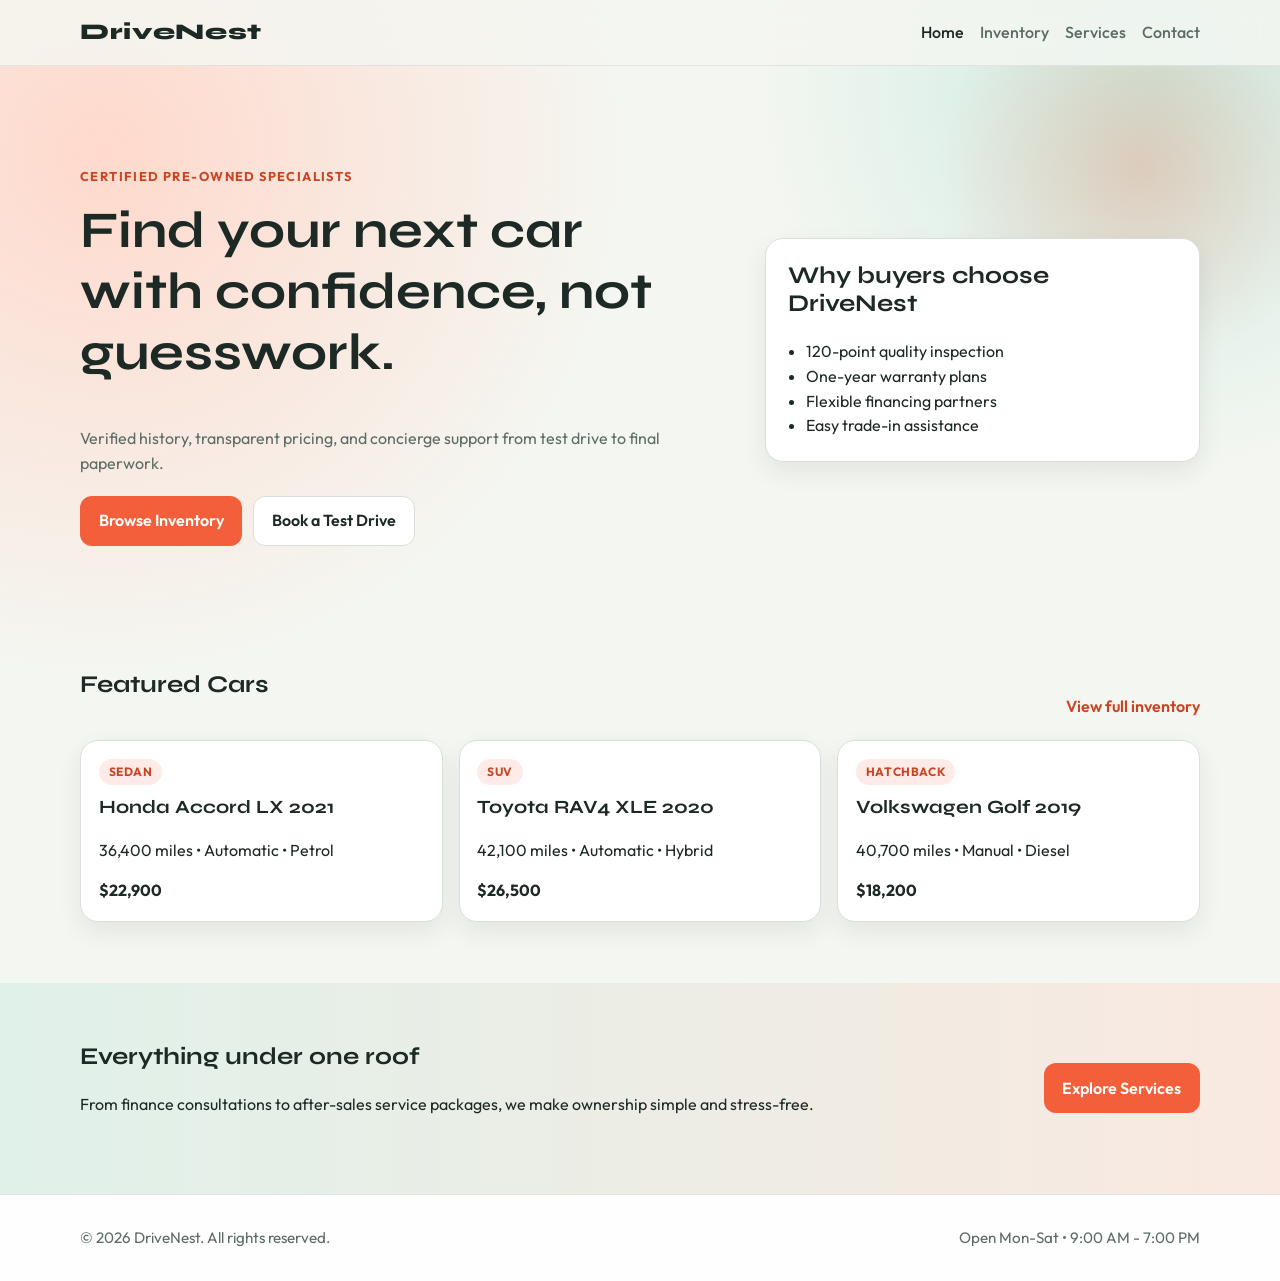
==== index.html @ dd922398 "Initial Version" ====
<!DOCTYPE html>
<html lang="en">
<head>
  <meta charset="UTF-8">
  <meta name="viewport" content="width=device-width, initial-scale=1.0">
  <title>DriveNest | Premium Used Cars</title>
  <meta name="description" content="DriveNest helps you find premium pre-owned cars with verified history and transparent pricing.">
  <link rel="preconnect" href="https://fonts.googleapis.com">
  <link rel="preconnect" href="https://fonts.gstatic.com" crossorigin>
  <link href="https://fonts.googleapis.com/css2?family=Outfit:wght@300;400;500;600;700&family=Syne:wght@500;600;700;800&display=swap" rel="stylesheet">
  <link rel="stylesheet" href="assets/css/styles.css">
</head>
<body>
  <header class="site-header">
    <div class="container nav-wrap">
      <a class="brand" href="index.html">DriveNest</a>
      <button class="nav-toggle" id="navToggle" aria-label="Toggle navigation">Menu</button>
      <nav class="site-nav" id="siteNav">
        <a class="active" href="index.html">Home</a>
        <a href="inventory.html">Inventory</a>
        <a href="services.html">Services</a>
        <a href="contact.html">Contact</a>
      </nav>
    </div>
  </header>

  <main>
    <section class="hero">
      <div class="hero-glow"></div>
      <div class="container hero-grid">
        <div>
          <p class="eyebrow">Certified Pre-Owned Specialists</p>
          <h1>Find your next car with confidence, not guesswork.</h1>
          <p class="lead">Verified history, transparent pricing, and concierge support from test drive to final paperwork.</p>
          <div class="hero-actions">
            <a class="btn btn-primary" href="inventory.html">Browse Inventory</a>
            <a class="btn btn-secondary" href="contact.html">Book a Test Drive</a>
          </div>
        </div>
        <div class="hero-card reveal">
          <h2>Why buyers choose DriveNest</h2>
          <ul>
            <li>120-point quality inspection</li>
            <li>One-year warranty plans</li>
            <li>Flexible financing partners</li>
            <li>Easy trade-in assistance</li>
          </ul>
        </div>
      </div>
    </section>

    <section class="section container">
      <div class="section-head">
        <h2>Featured Cars</h2>
        <a class="text-link" href="inventory.html">View full inventory</a>
      </div>
      <div class="card-grid three">
        <article class="car-card reveal">
          <div class="car-badge">Sedan</div>
          <h3>Honda Accord LX 2021</h3>
          <p>36,400 miles • Automatic • Petrol</p>
          <strong>$22,900</strong>
        </article>
        <article class="car-card reveal">
          <div class="car-badge">SUV</div>
          <h3>Toyota RAV4 XLE 2020</h3>
          <p>42,100 miles • Automatic • Hybrid</p>
          <strong>$26,500</strong>
        </article>
        <article class="car-card reveal">
          <div class="car-badge">Hatchback</div>
          <h3>Volkswagen Golf 2019</h3>
          <p>40,700 miles • Manual • Diesel</p>
          <strong>$18,200</strong>
        </article>
      </div>
    </section>

    <section class="section section-alt">
      <div class="container split reveal">
        <div>
          <h2>Everything under one roof</h2>
          <p>From finance consultations to after-sales service packages, we make ownership simple and stress-free.</p>
        </div>
        <a class="btn btn-primary" href="services.html">Explore Services</a>
      </div>
    </section>
  </main>

  <footer class="site-footer">
    <div class="container footer-inner">
      <p>© 2026 DriveNest. All rights reserved.</p>
      <p>Open Mon-Sat • 9:00 AM - 7:00 PM</p>
    </div>
  </footer>

  <script src="assets/js/main.js" defer></script>
</body>
</html>
---- assets/css/styles.css ----
:root {
  --bg: #f4f6f1;
  --surface: #ffffff;
  --text: #1d2925;
  --muted: #5c6c65;
  --accent: #f25f3a;
  --accent-dark: #c84524;
  --stroke: #d8dfd7;
  --shadow: 0 10px 24px rgba(22, 40, 33, 0.08);
}

* {
  box-sizing: border-box;
}

body {
  margin: 0;
  font-family: "Outfit", sans-serif;
  color: var(--text);
  background:
    radial-gradient(circle at 8% 12%, #ffd9cc 0%, transparent 32%),
    radial-gradient(circle at 90% 6%, #ccece2 0%, transparent 24%),
    var(--bg);
  line-height: 1.55;
}

a {
  color: inherit;
  text-decoration: none;
}

.container {
  width: min(1120px, 92%);
  margin: 0 auto;
}

.site-header {
  position: sticky;
  top: 0;
  z-index: 10;
  backdrop-filter: blur(12px);
  background: rgba(244, 246, 241, 0.82);
  border-bottom: 1px solid rgba(29, 41, 37, 0.08);
}

.nav-wrap {
  display: flex;
  justify-content: space-between;
  align-items: center;
  padding: 0.95rem 0;
}

.brand {
  font-family: "Syne", sans-serif;
  font-size: 1.4rem;
  letter-spacing: 0.03em;
  font-weight: 800;
}

.site-nav {
  display: flex;
  gap: 1rem;
  align-items: center;
}

.site-nav a {
  color: var(--muted);
  font-weight: 500;
}

.site-nav a.active,
.site-nav a:hover {
  color: var(--text);
}

.nav-toggle {
  display: none;
  border: 1px solid var(--stroke);
  background: var(--surface);
  border-radius: 8px;
  padding: 0.4rem 0.75rem;
}

.hero {
  position: relative;
  overflow: hidden;
  padding: 5.5rem 0 4rem;
}

.hero-glow {
  position: absolute;
  width: 460px;
  height: 460px;
  background: radial-gradient(circle, rgba(242, 95, 58, 0.24) 0%, transparent 62%);
  top: -130px;
  right: -90px;
  pointer-events: none;
}

.hero-grid {
  display: grid;
  grid-template-columns: 1.2fr 0.8fr;
  gap: 2rem;
  align-items: center;
}

h1,
h2,
h3 {
  margin-top: 0;
  font-family: "Syne", sans-serif;
  line-height: 1.2;
}

h1 {
  font-size: clamp(2rem, 4vw, 3.4rem);
  max-width: 16ch;
}

.lead {
  max-width: 60ch;
  color: var(--muted);
}

.eyebrow {
  text-transform: uppercase;
  letter-spacing: 0.11em;
  font-weight: 700;
  color: var(--accent-dark);
  font-size: 0.8rem;
}

.btn {
  display: inline-flex;
  align-items: center;
  justify-content: center;
  font-weight: 600;
  border-radius: 12px;
  padding: 0.72rem 1.1rem;
  border: 1px solid transparent;
  transition: transform 0.2s ease, background 0.2s ease;
}

.btn:hover {
  transform: translateY(-1px);
}

.btn-primary {
  background: var(--accent);
  color: #fff;
}

.btn-primary:hover {
  background: var(--accent-dark);
}

.btn-secondary {
  border-color: var(--stroke);
  background: var(--surface);
}

.hero-actions {
  display: flex;
  gap: 0.7rem;
  flex-wrap: wrap;
  margin-top: 1.25rem;
}

.hero-card,
.car-card,
.info-card,
.contact-form,
.contact-info,
.inventory-controls {
  background: var(--surface);
  border: 1px solid var(--stroke);
  border-radius: 18px;
  box-shadow: var(--shadow);
}

.hero-card {
  padding: 1.4rem;
}

.hero-card ul {
  margin: 0;
  padding-left: 1.1rem;
}

.section {
  padding: 3.8rem 0;
}

.section-alt {
  background: linear-gradient(90deg, rgba(204, 236, 226, 0.5), rgba(255, 217, 204, 0.45));
}

.section-head {
  display: flex;
  justify-content: space-between;
  align-items: end;
  gap: 1rem;
  margin-bottom: 1.3rem;
}

.text-link {
  color: var(--accent-dark);
  font-weight: 600;
}

.card-grid {
  display: grid;
  gap: 1rem;
}

.card-grid.three {
  grid-template-columns: repeat(3, minmax(0, 1fr));
}

.card-grid.two {
  grid-template-columns: repeat(2, minmax(0, 1fr));
}

.car-card,
.info-card {
  padding: 1.1rem;
}

.car-badge {
  width: fit-content;
  font-size: 0.75rem;
  font-weight: 700;
  letter-spacing: 0.05em;
  text-transform: uppercase;
  color: var(--accent-dark);
  background: rgba(242, 95, 58, 0.12);
  border-radius: 999px;
  padding: 0.25rem 0.62rem;
  margin-bottom: 0.7rem;
}

.sub-hero {
  padding: 3rem 0 0.4rem;
}

.inventory-controls {
  padding: 1rem;
  display: grid;
  gap: 0.75rem;
  grid-template-columns: 2fr 1fr 1fr;
}

label {
  display: grid;
  gap: 0.32rem;
  font-weight: 500;
  font-size: 0.95rem;
}

input,
select,
textarea {
  width: 100%;
  border: 1px solid var(--stroke);
  border-radius: 10px;
  padding: 0.62rem 0.75rem;
  font: inherit;
}

.result-count {
  color: var(--muted);
  margin: 1rem 0;
}

.split {
  display: flex;
  justify-content: space-between;
  gap: 1rem;
  align-items: center;
}

.contact-grid {
  display: grid;
  grid-template-columns: 1.1fr 0.9fr;
  gap: 1rem;
}

.contact-form,
.contact-info {
  padding: 1.2rem;
}

.site-footer {
  border-top: 1px solid rgba(29, 41, 37, 0.12);
  background: rgba(255, 255, 255, 0.85);
}

.footer-inner {
  padding: 1rem 0;
  display: flex;
  justify-content: space-between;
  gap: 1rem;
  color: var(--muted);
  font-size: 0.95rem;
}

.reveal {
  opacity: 0;
  transform: translateY(12px);
  animation: riseIn 0.7s ease forwards;
}

.reveal:nth-child(2) {
  animation-delay: 0.08s;
}

.reveal:nth-child(3) {
  animation-delay: 0.16s;
}

@keyframes riseIn {
  to {
    opacity: 1;
    transform: translateY(0);
  }
}

@media (max-width: 900px) {
  .card-grid.three,
  .card-grid.two,
  .hero-grid,
  .contact-grid,
  .inventory-controls {
    grid-template-columns: 1fr;
  }

  .split,
  .footer-inner {
    flex-direction: column;
    align-items: flex-start;
  }
}

@media (max-width: 760px) {
  .nav-toggle {
    display: inline-flex;
  }

  .site-nav {
    position: absolute;
    top: 60px;
    right: 4%;
    background: #fff;
    border: 1px solid var(--stroke);
    border-radius: 10px;
    box-shadow: var(--shadow);
    padding: 0.7rem;
    flex-direction: column;
    align-items: flex-start;
    min-width: 190px;
    display: none;
  }

  .site-nav.is-open {
    display: flex;
  }

  .hero {
    padding-top: 4.2rem;
  }
}
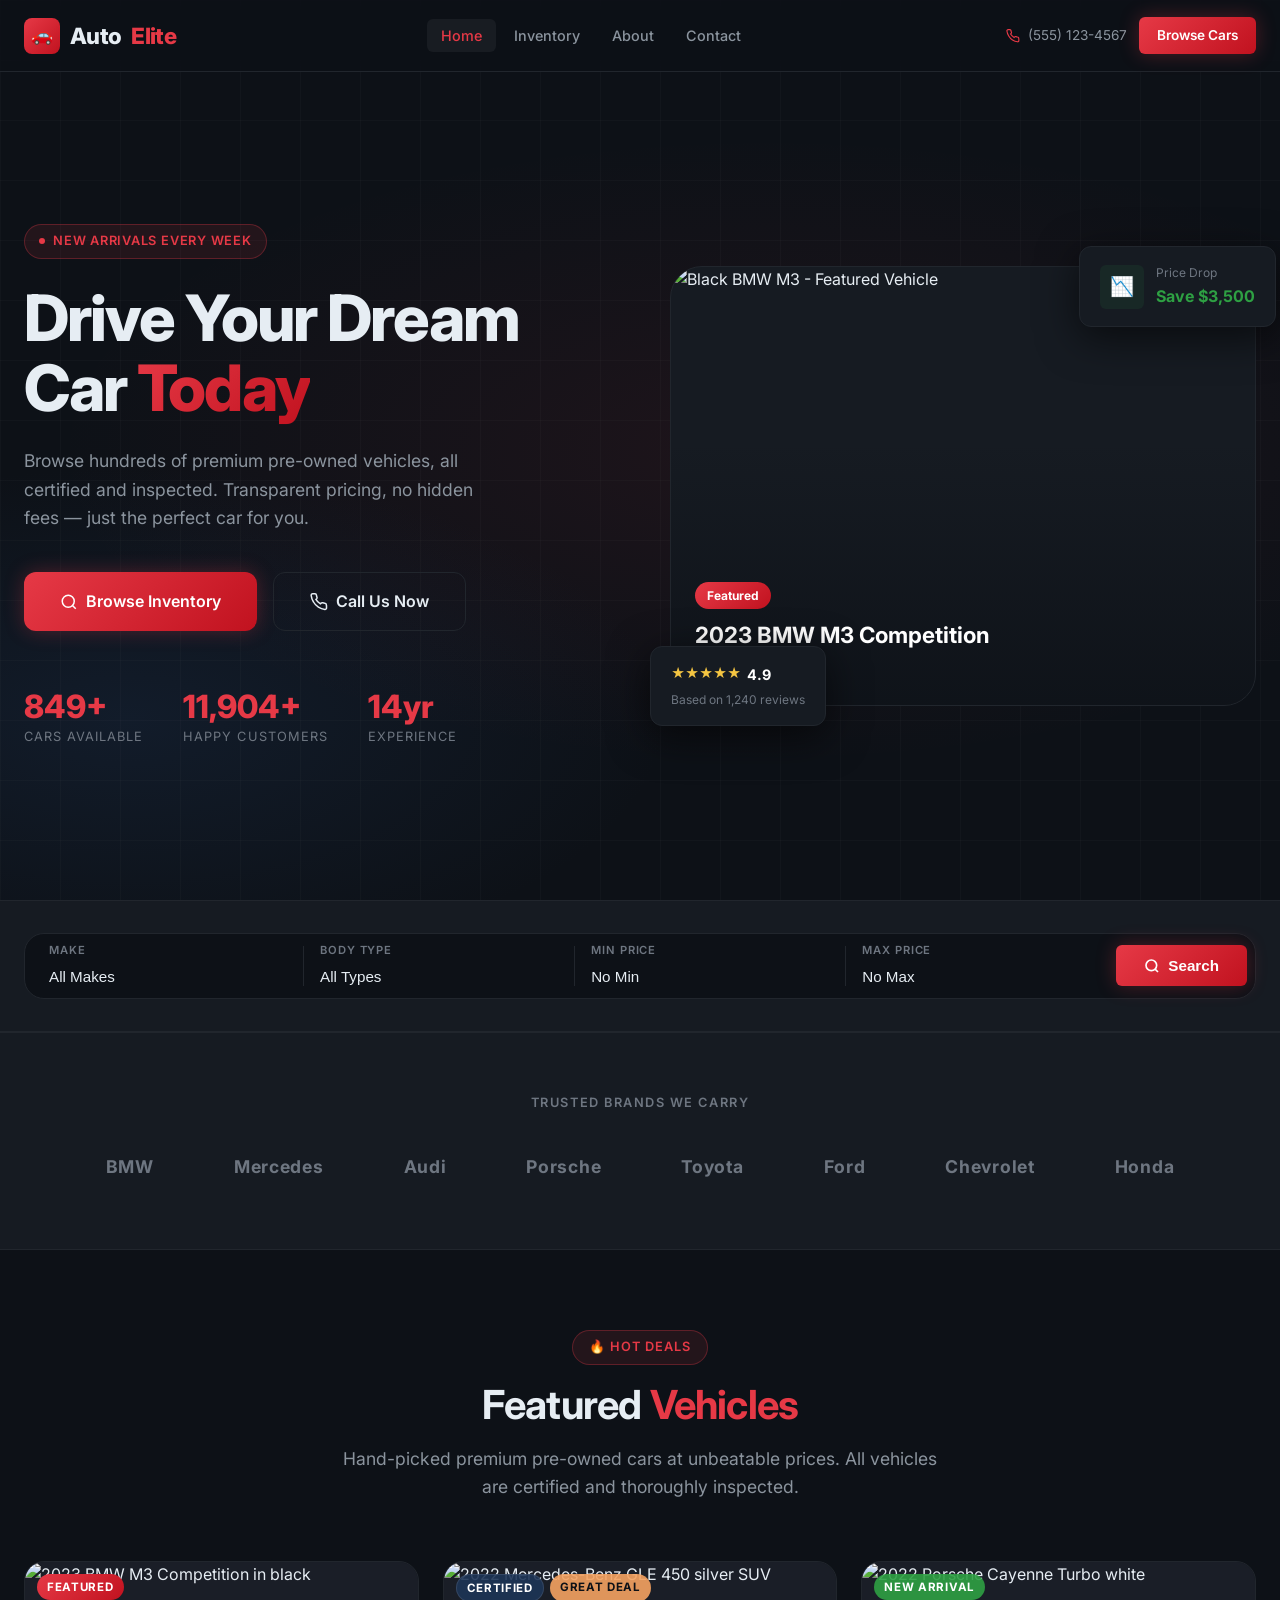
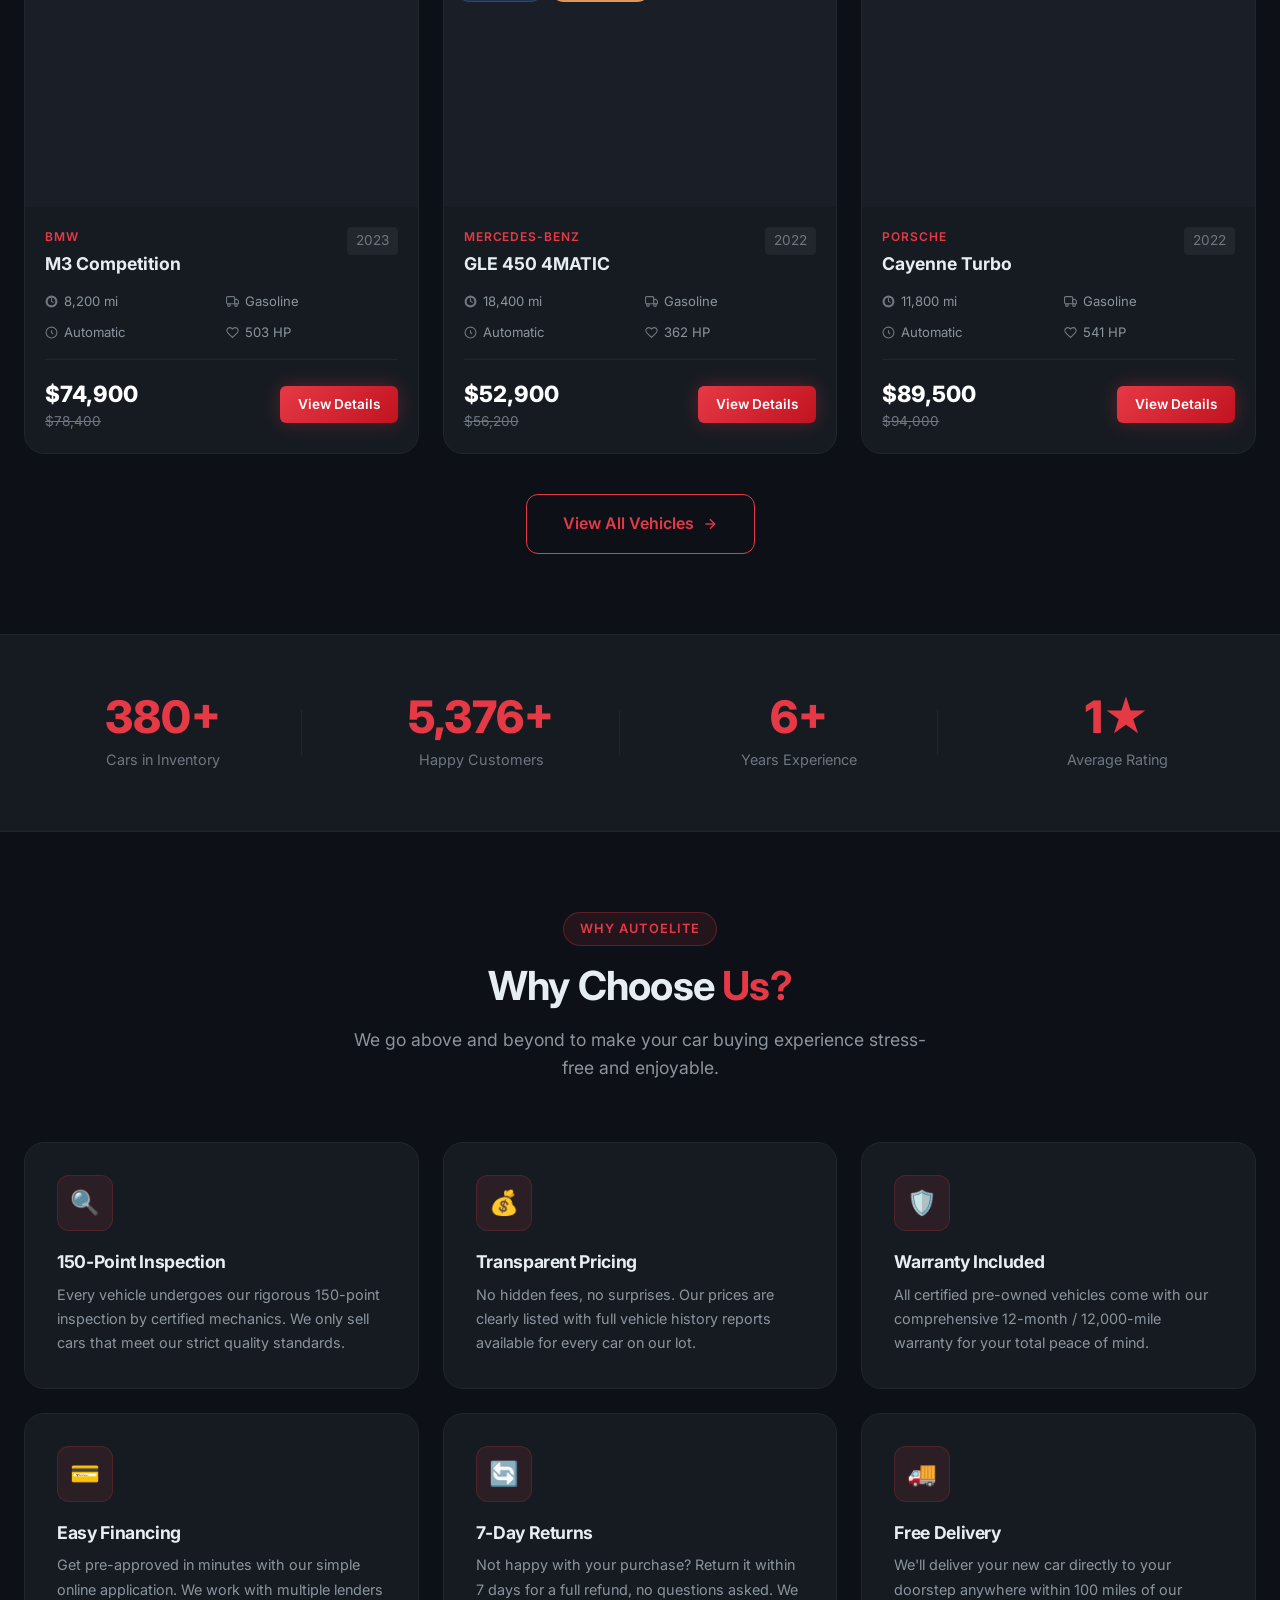
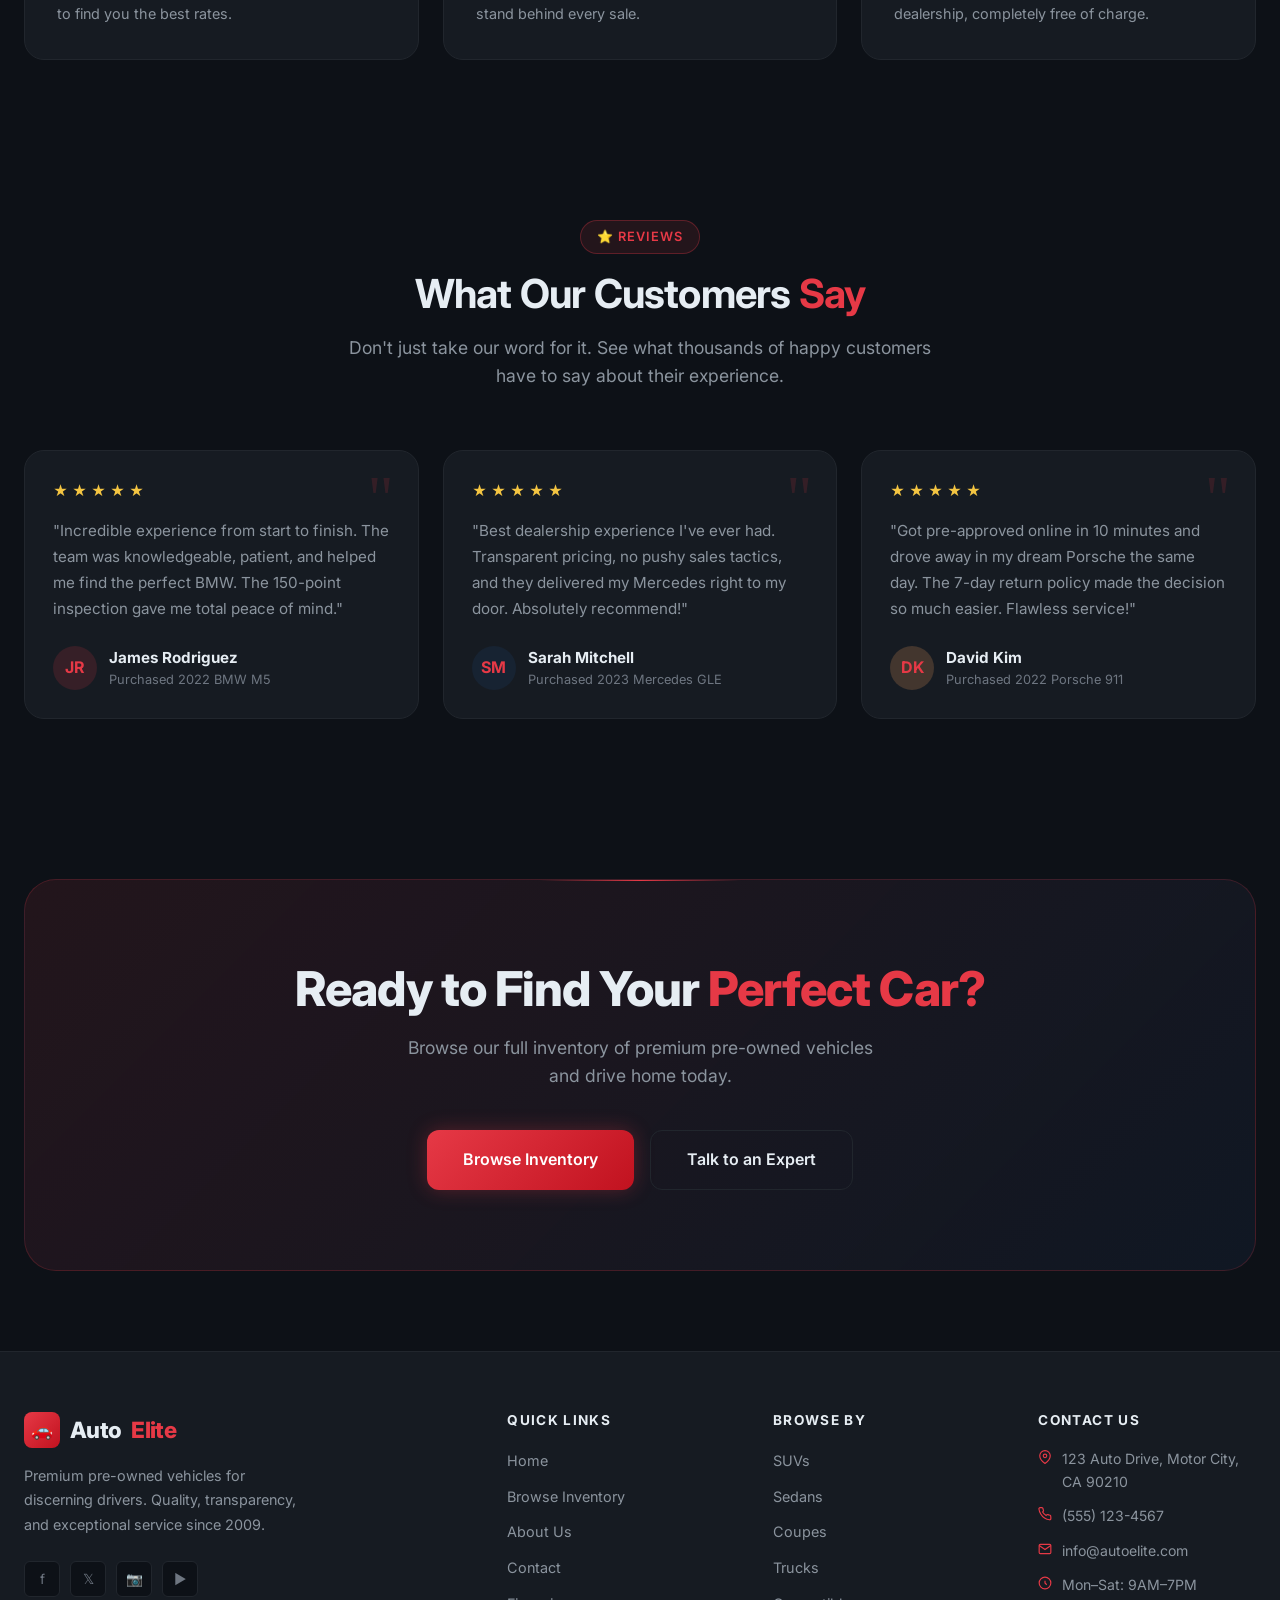
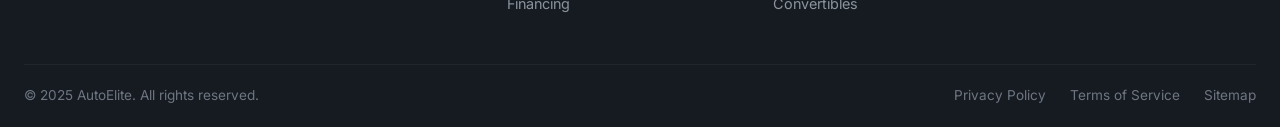
==== commit fd959cce: "Add complete Modern Sleek Used Car Sales Website (AutoElite) Agent-Logs-Url: https://github.com/vive" ====
--- a/index.html
+++ b/index.html
@@ -1,99 +1,584 @@
 <!DOCTYPE html>
 <html lang="en">
 <head>
-  <meta charset="UTF-8">
-  <meta name="viewport" content="width=device-width, initial-scale=1.0">
-  <title>DriveNest | Premium Used Cars</title>
-  <meta name="description" content="DriveNest helps you find premium pre-owned cars with verified history and transparent pricing.">
-  <link rel="preconnect" href="https://fonts.googleapis.com">
-  <link rel="preconnect" href="https://fonts.gstatic.com" crossorigin>
-  <link href="https://fonts.googleapis.com/css2?family=Outfit:wght@300;400;500;600;700&family=Syne:wght@500;600;700;800&display=swap" rel="stylesheet">
-  <link rel="stylesheet" href="assets/css/styles.css">
+  <meta charset="UTF-8" />
+  <meta name="viewport" content="width=device-width, initial-scale=1.0" />
+  <title>AutoElite — Premium Used Cars</title>
+  <meta name="description" content="Find your perfect used car at AutoElite. Premium pre-owned vehicles with transparent pricing, certified inspections, and unbeatable deals." />
+  <link rel="preconnect" href="https://fonts.googleapis.com" />
+  <link href="https://fonts.googleapis.com/css2?family=Inter:wght@400;500;600;700;800;900&display=swap" rel="stylesheet" />
+  <link rel="stylesheet" href="css/styles.css" />
 </head>
 <body>
-  <header class="site-header">
-    <div class="container nav-wrap">
-      <a class="brand" href="index.html">DriveNest</a>
-      <button class="nav-toggle" id="navToggle" aria-label="Toggle navigation">Menu</button>
-      <nav class="site-nav" id="siteNav">
-        <a class="active" href="index.html">Home</a>
-        <a href="inventory.html">Inventory</a>
-        <a href="services.html">Services</a>
-        <a href="contact.html">Contact</a>
-      </nav>
-    </div>
-  </header>
-
-  <main>
-    <section class="hero">
-      <div class="hero-glow"></div>
-      <div class="container hero-grid">
-        <div>
-          <p class="eyebrow">Certified Pre-Owned Specialists</p>
-          <h1>Find your next car with confidence, not guesswork.</h1>
-          <p class="lead">Verified history, transparent pricing, and concierge support from test drive to final paperwork.</p>
-          <div class="hero-actions">
-            <a class="btn btn-primary" href="inventory.html">Browse Inventory</a>
-            <a class="btn btn-secondary" href="contact.html">Book a Test Drive</a>
-          </div>
-        </div>
-        <div class="hero-card reveal">
-          <h2>Why buyers choose DriveNest</h2>
-          <ul>
-            <li>120-point quality inspection</li>
-            <li>One-year warranty plans</li>
-            <li>Flexible financing partners</li>
-            <li>Easy trade-in assistance</li>
-          </ul>
-        </div>
-      </div>
-    </section>
-
-    <section class="section container">
-      <div class="section-head">
-        <h2>Featured Cars</h2>
-        <a class="text-link" href="inventory.html">View full inventory</a>
-      </div>
-      <div class="card-grid three">
-        <article class="car-card reveal">
-          <div class="car-badge">Sedan</div>
-          <h3>Honda Accord LX 2021</h3>
-          <p>36,400 miles • Automatic • Petrol</p>
-          <strong>$22,900</strong>
-        </article>
-        <article class="car-card reveal">
-          <div class="car-badge">SUV</div>
-          <h3>Toyota RAV4 XLE 2020</h3>
-          <p>42,100 miles • Automatic • Hybrid</p>
-          <strong>$26,500</strong>
-        </article>
-        <article class="car-card reveal">
-          <div class="car-badge">Hatchback</div>
-          <h3>Volkswagen Golf 2019</h3>
-          <p>40,700 miles • Manual • Diesel</p>
-          <strong>$18,200</strong>
-        </article>
-      </div>
-    </section>
-
-    <section class="section section-alt">
-      <div class="container split reveal">
-        <div>
-          <h2>Everything under one roof</h2>
-          <p>From finance consultations to after-sales service packages, we make ownership simple and stress-free.</p>
-        </div>
-        <a class="btn btn-primary" href="services.html">Explore Services</a>
-      </div>
-    </section>
-  </main>
-
-  <footer class="site-footer">
-    <div class="container footer-inner">
-      <p>© 2026 DriveNest. All rights reserved.</p>
-      <p>Open Mon-Sat • 9:00 AM - 7:00 PM</p>
-    </div>
-  </footer>
-
-  <script src="assets/js/main.js" defer></script>
+
+<!-- NAVBAR -->
+<nav class="navbar" role="navigation" aria-label="Main navigation">
+  <div class="nav-container">
+    <a href="index.html" class="nav-logo" aria-label="AutoElite Home">
+      <div class="nav-logo-icon" aria-hidden="true">🚗</div>
+      Auto<span>Elite</span>
+    </a>
+
+    <ul class="nav-links" role="list">
+      <li><a href="index.html" class="active">Home</a></li>
+      <li><a href="inventory.html">Inventory</a></li>
+      <li><a href="about.html">About</a></li>
+      <li><a href="contact.html">Contact</a></li>
+    </ul>
+
+    <div class="nav-actions">
+      <div class="nav-phone" aria-label="Phone number">
+        <svg width="14" height="14" viewBox="0 0 24 24" fill="none" stroke="currentColor" stroke-width="2" aria-hidden="true"><path d="M22 16.92v3a2 2 0 0 1-2.18 2 19.79 19.79 0 0 1-8.63-3.07A19.5 19.5 0 0 1 4.69 12 19.79 19.79 0 0 1 1.61 3.42 2 2 0 0 1 3.59 1h3a2 2 0 0 1 2 1.72c.127.96.361 1.903.7 2.81a2 2 0 0 1-.45 2.11L7.91 8.46a16 16 0 0 0 6 6l.92-.92a2 2 0 0 1 2.11-.45c.907.339 1.85.573 2.81.7A2 2 0 0 1 21.73 16z"></path></svg>
+        (555) 123-4567
+      </div>
+      <a href="inventory.html" class="btn btn-primary btn-sm">Browse Cars</a>
+    </div>
+
+    <button class="hamburger" aria-label="Toggle navigation menu" aria-expanded="false">
+      <span></span><span></span><span></span>
+    </button>
+  </div>
+</nav>
+
+<!-- MOBILE MENU -->
+<div class="mobile-menu" role="navigation" aria-label="Mobile navigation">
+  <a href="index.html">Home</a>
+  <a href="inventory.html">Inventory</a>
+  <a href="about.html">About Us</a>
+  <a href="contact.html">Contact</a>
+</div>
+
+<!-- HERO SECTION -->
+<section class="hero" aria-labelledby="hero-heading">
+  <div class="hero-bg" aria-hidden="true"></div>
+  <div class="hero-grid-lines" aria-hidden="true"></div>
+  <div class="container">
+    <div class="hero-content">
+      <div class="hero-text">
+        <div class="hero-badge" aria-label="New arrivals available">
+          <span class="hero-badge-dot" aria-hidden="true"></span>
+          New Arrivals Every Week
+        </div>
+        <h1 id="hero-heading" class="hero-title">
+          Drive Your Dream Car <span class="highlight">Today</span>
+        </h1>
+        <p class="hero-description">
+          Browse hundreds of premium pre-owned vehicles, all certified and inspected. Transparent pricing, no hidden fees — just the perfect car for you.
+        </p>
+        <div class="hero-actions">
+          <a href="inventory.html" class="btn btn-primary btn-lg">
+            <svg width="18" height="18" viewBox="0 0 24 24" fill="none" stroke="currentColor" stroke-width="2" aria-hidden="true"><circle cx="11" cy="11" r="8"></circle><line x1="21" y1="21" x2="16.65" y2="16.65"></line></svg>
+            Browse Inventory
+          </a>
+          <a href="contact.html" class="btn btn-secondary btn-lg">
+            <svg width="18" height="18" viewBox="0 0 24 24" fill="none" stroke="currentColor" stroke-width="2" aria-hidden="true"><path d="M22 16.92v3a2 2 0 0 1-2.18 2 19.79 19.79 0 0 1-8.63-3.07A19.5 19.5 0 0 1 4.69 12 19.79 19.79 0 0 1 1.61 3.42 2 2 0 0 1 3.59 1h3a2 2 0 0 1 2 1.72c.127.96.361 1.903.7 2.81a2 2 0 0 1-.45 2.11L7.91 8.46a16 16 0 0 0 6 6l.92-.92a2 2 0 0 1 2.11-.45c.907.339 1.85.573 2.81.7A2 2 0 0 1 21.73 16z"></path></svg>
+            Call Us Now
+          </a>
+        </div>
+        <div class="hero-stats" aria-label="Company statistics">
+          <div class="hero-stat">
+            <div class="hero-stat-number"><span data-target="850">850</span><span style="color:var(--primary)">+</span></div>
+            <div class="hero-stat-label">Cars Available</div>
+          </div>
+          <div class="hero-stat">
+            <div class="hero-stat-number"><span data-target="12000">12,000</span><span style="color:var(--primary)">+</span></div>
+            <div class="hero-stat-label">Happy Customers</div>
+          </div>
+          <div class="hero-stat">
+            <div class="hero-stat-number"><span data-target="15">15</span><span style="color:var(--primary)">yr</span></div>
+            <div class="hero-stat-label">Experience</div>
+          </div>
+        </div>
+      </div>
+
+      <div class="hero-image-wrapper">
+        <div class="hero-image-card">
+          <img
+            src="https://images.unsplash.com/photo-1617814076367-b759c7d7e738?w=800&q=80"
+            alt="Black BMW M3 - Featured Vehicle"
+            loading="eager"
+          />
+          <div class="hero-image-overlay" aria-hidden="true"></div>
+          <div class="hero-car-info" aria-label="Featured car info">
+            <span class="hero-car-badge">Featured</span>
+            <div class="hero-car-name">2023 BMW M3 Competition</div>
+            <div class="hero-car-price">$74,900</div>
+          </div>
+        </div>
+
+        <div class="floating-card floating-card-1" aria-label="Price drop notification">
+          <div class="icon" aria-hidden="true">📉</div>
+          <div class="info">
+            <div class="label">Price Drop</div>
+            <div class="value">Save $3,500</div>
+          </div>
+        </div>
+
+        <div class="floating-card floating-card-2" aria-label="Customer rating">
+          <div class="rating">
+            <span class="stars" aria-hidden="true">★★★★★</span>
+            <span class="rating-value">4.9</span>
+          </div>
+          <div class="review-count">Based on 1,240 reviews</div>
+        </div>
+      </div>
+    </div>
+  </div>
+</section>
+
+<!-- SEARCH SECTION -->
+<section class="search-section" aria-label="Search for cars">
+  <div class="container">
+    <form class="search-form search-wrapper" role="search">
+      <div class="search-field">
+        <label for="search-make">Make</label>
+        <select id="search-make" name="make" aria-label="Select car make">
+          <option value="all">All Makes</option>
+          <option value="BMW">BMW</option>
+          <option value="Mercedes">Mercedes-Benz</option>
+          <option value="Audi">Audi</option>
+          <option value="Toyota">Toyota</option>
+          <option value="Ford">Ford</option>
+          <option value="Chevrolet">Chevrolet</option>
+          <option value="Honda">Honda</option>
+          <option value="Porsche">Porsche</option>
+        </select>
+      </div>
+      <div class="search-divider" aria-hidden="true"></div>
+      <div class="search-field">
+        <label for="search-body-type">Body Type</label>
+        <select id="search-body-type" name="bodyType" aria-label="Select body type">
+          <option value="all">All Types</option>
+          <option value="sedan">Sedan</option>
+          <option value="suv">SUV</option>
+          <option value="coupe">Coupe</option>
+          <option value="truck">Truck</option>
+          <option value="convertible">Convertible</option>
+          <option value="wagon">Wagon</option>
+        </select>
+      </div>
+      <div class="search-divider" aria-hidden="true"></div>
+      <div class="search-field">
+        <label for="search-min-price">Min Price</label>
+        <select id="search-min-price" name="minPrice" aria-label="Select minimum price">
+          <option value="">No Min</option>
+          <option value="5000">$5,000</option>
+          <option value="10000">$10,000</option>
+          <option value="20000">$20,000</option>
+          <option value="30000">$30,000</option>
+          <option value="50000">$50,000</option>
+        </select>
+      </div>
+      <div class="search-divider" aria-hidden="true"></div>
+      <div class="search-field">
+        <label for="search-max-price">Max Price</label>
+        <select id="search-max-price" name="maxPrice" aria-label="Select maximum price">
+          <option value="">No Max</option>
+          <option value="20000">$20,000</option>
+          <option value="30000">$30,000</option>
+          <option value="50000">$50,000</option>
+          <option value="75000">$75,000</option>
+          <option value="100000">$100,000</option>
+        </select>
+      </div>
+      <button type="submit" class="btn btn-primary search-btn">
+        <svg width="16" height="16" viewBox="0 0 24 24" fill="none" stroke="currentColor" stroke-width="2.5" aria-hidden="true"><circle cx="11" cy="11" r="8"></circle><line x1="21" y1="21" x2="16.65" y2="16.65"></line></svg>
+        Search
+      </button>
+    </form>
+  </div>
+</section>
+
+<!-- BRANDS SECTION -->
+<section class="brands-section" aria-label="Car brands we carry">
+  <div class="container">
+    <p class="brands-title">Trusted brands we carry</p>
+    <div class="brands-grid">
+      <span class="brand-item">BMW</span>
+      <span class="brand-item">Mercedes</span>
+      <span class="brand-item">Audi</span>
+      <span class="brand-item">Porsche</span>
+      <span class="brand-item">Toyota</span>
+      <span class="brand-item">Ford</span>
+      <span class="brand-item">Chevrolet</span>
+      <span class="brand-item">Honda</span>
+    </div>
+  </div>
+</section>
+
+<!-- FEATURED CARS SECTION -->
+<section class="section" id="featured" aria-labelledby="featured-heading">
+  <div class="container">
+    <div class="section-header">
+      <div class="section-badge" aria-hidden="true">🔥 Hot Deals</div>
+      <h2 id="featured-heading" class="section-title">Featured <span class="text-primary">Vehicles</span></h2>
+      <p class="section-subtitle">Hand-picked premium pre-owned cars at unbeatable prices. All vehicles are certified and thoroughly inspected.</p>
+    </div>
+
+    <div class="cars-grid" role="list" aria-label="Featured cars">
+
+      <article class="car-card animate-in" data-id="1" data-make="BMW" data-price="74900" data-type="sedan" role="listitem" aria-label="2023 BMW M3 Competition - $74,900">
+        <div class="car-card-image">
+          <img src="https://images.unsplash.com/photo-1617814076367-b759c7d7e738?w=600&q=80" alt="2023 BMW M3 Competition in black" loading="lazy" />
+          <div class="car-card-badges" aria-label="Car status badges">
+            <span class="badge badge-featured">Featured</span>
+          </div>
+          <div class="car-card-actions" role="group" aria-label="Car actions">
+            <button class="car-action-btn" data-action="wishlist" aria-label="Add to wishlist">♡</button>
+            <button class="car-action-btn" aria-label="Compare car" onclick="showNotification('Added to compare list!')">⇄</button>
+          </div>
+        </div>
+        <div class="car-card-body">
+          <div class="car-card-header">
+            <div>
+              <div class="car-make">BMW</div>
+              <div class="car-name">M3 Competition</div>
+            </div>
+            <span class="car-year">2023</span>
+          </div>
+          <div class="car-specs" aria-label="Car specifications">
+            <div class="car-spec">
+              <svg width="13" height="13" viewBox="0 0 24 24" fill="none" stroke="currentColor" stroke-width="2" aria-hidden="true"><path d="M12 2a10 10 0 1 0 10 10A10 10 0 0 0 12 2zm0 18a8 8 0 1 1 8-8 8 8 0 0 1-8 8z"/><path d="M12 6v6l4 2"/></svg>
+              8,200 mi
+            </div>
+            <div class="car-spec">
+              <svg width="13" height="13" viewBox="0 0 24 24" fill="none" stroke="currentColor" stroke-width="2" aria-hidden="true"><rect x="1" y="3" width="15" height="13" rx="2"/><polygon points="16 8 20 8 23 11 23 16 16 16 16 8"/><circle cx="5.5" cy="18.5" r="2.5"/><circle cx="18.5" cy="18.5" r="2.5"/></svg>
+              Gasoline
+            </div>
+            <div class="car-spec">
+              <svg width="13" height="13" viewBox="0 0 24 24" fill="none" stroke="currentColor" stroke-width="2" aria-hidden="true"><circle cx="12" cy="12" r="10"/><path d="M12 8v4l3 3"/></svg>
+              Automatic
+            </div>
+            <div class="car-spec">
+              <svg width="13" height="13" viewBox="0 0 24 24" fill="none" stroke="currentColor" stroke-width="2" aria-hidden="true"><path d="M20.84 4.61a5.5 5.5 0 0 0-7.78 0L12 5.67l-1.06-1.06a5.5 5.5 0 0 0-7.78 7.78l1.06 1.06L12 21.23l7.78-7.78 1.06-1.06a5.5 5.5 0 0 0 0-7.78z"/></svg>
+              503 HP
+            </div>
+          </div>
+          <div class="car-card-footer">
+            <div>
+              <div class="car-price">$74,900</div>
+              <div class="car-price-original">$78,400</div>
+            </div>
+            <a href="car-detail.html?id=1" class="btn btn-primary btn-sm" aria-label="View details for 2023 BMW M3 Competition">View Details</a>
+          </div>
+        </div>
+      </article>
+
+      <article class="car-card animate-in" data-id="2" data-make="Mercedes" data-price="52900" data-type="suv" role="listitem" aria-label="2022 Mercedes-Benz GLE 450 - $52,900">
+        <div class="car-card-image">
+          <img src="https://images.unsplash.com/photo-1618843479313-40f8afb4b4d8?w=600&q=80" alt="2022 Mercedes-Benz GLE 450 silver SUV" loading="lazy" />
+          <div class="car-card-badges">
+            <span class="badge badge-certified">Certified</span>
+            <span class="badge badge-deal">Great Deal</span>
+          </div>
+          <div class="car-card-actions" role="group" aria-label="Car actions">
+            <button class="car-action-btn" data-action="wishlist" aria-label="Add to wishlist">♡</button>
+            <button class="car-action-btn" aria-label="Compare car" onclick="showNotification('Added to compare list!')">⇄</button>
+          </div>
+        </div>
+        <div class="car-card-body">
+          <div class="car-card-header">
+            <div>
+              <div class="car-make">Mercedes-Benz</div>
+              <div class="car-name">GLE 450 4MATIC</div>
+            </div>
+            <span class="car-year">2022</span>
+          </div>
+          <div class="car-specs">
+            <div class="car-spec">
+              <svg width="13" height="13" viewBox="0 0 24 24" fill="none" stroke="currentColor" stroke-width="2" aria-hidden="true"><path d="M12 2a10 10 0 1 0 10 10A10 10 0 0 0 12 2zm0 18a8 8 0 1 1 8-8 8 8 0 0 1-8 8z"/><path d="M12 6v6l4 2"/></svg>
+              18,400 mi
+            </div>
+            <div class="car-spec">
+              <svg width="13" height="13" viewBox="0 0 24 24" fill="none" stroke="currentColor" stroke-width="2" aria-hidden="true"><rect x="1" y="3" width="15" height="13" rx="2"/><polygon points="16 8 20 8 23 11 23 16 16 16 16 8"/><circle cx="5.5" cy="18.5" r="2.5"/><circle cx="18.5" cy="18.5" r="2.5"/></svg>
+              Gasoline
+            </div>
+            <div class="car-spec">
+              <svg width="13" height="13" viewBox="0 0 24 24" fill="none" stroke="currentColor" stroke-width="2" aria-hidden="true"><circle cx="12" cy="12" r="10"/><path d="M12 8v4l3 3"/></svg>
+              Automatic
+            </div>
+            <div class="car-spec">
+              <svg width="13" height="13" viewBox="0 0 24 24" fill="none" stroke="currentColor" stroke-width="2" aria-hidden="true"><path d="M20.84 4.61a5.5 5.5 0 0 0-7.78 0L12 5.67l-1.06-1.06a5.5 5.5 0 0 0-7.78 7.78l1.06 1.06L12 21.23l7.78-7.78 1.06-1.06a5.5 5.5 0 0 0 0-7.78z"/></svg>
+              362 HP
+            </div>
+          </div>
+          <div class="car-card-footer">
+            <div>
+              <div class="car-price">$52,900</div>
+              <div class="car-price-original">$56,200</div>
+            </div>
+            <a href="car-detail.html?id=2" class="btn btn-primary btn-sm">View Details</a>
+          </div>
+        </div>
+      </article>
+
+      <article class="car-card animate-in" data-id="3" data-make="Porsche" data-price="89500" data-type="suv" role="listitem" aria-label="2022 Porsche Cayenne Turbo - $89,500">
+        <div class="car-card-image">
+          <img src="https://images.unsplash.com/photo-1503376780353-7e6692767b70?w=600&q=80" alt="2022 Porsche Cayenne Turbo white" loading="lazy" />
+          <div class="car-card-badges">
+            <span class="badge badge-new">New Arrival</span>
+          </div>
+          <div class="car-card-actions" role="group" aria-label="Car actions">
+            <button class="car-action-btn" data-action="wishlist" aria-label="Add to wishlist">♡</button>
+            <button class="car-action-btn" aria-label="Compare car" onclick="showNotification('Added to compare list!')">⇄</button>
+          </div>
+        </div>
+        <div class="car-card-body">
+          <div class="car-card-header">
+            <div>
+              <div class="car-make">Porsche</div>
+              <div class="car-name">Cayenne Turbo</div>
+            </div>
+            <span class="car-year">2022</span>
+          </div>
+          <div class="car-specs">
+            <div class="car-spec">
+              <svg width="13" height="13" viewBox="0 0 24 24" fill="none" stroke="currentColor" stroke-width="2" aria-hidden="true"><path d="M12 2a10 10 0 1 0 10 10A10 10 0 0 0 12 2zm0 18a8 8 0 1 1 8-8 8 8 0 0 1-8 8z"/><path d="M12 6v6l4 2"/></svg>
+              11,800 mi
+            </div>
+            <div class="car-spec">
+              <svg width="13" height="13" viewBox="0 0 24 24" fill="none" stroke="currentColor" stroke-width="2" aria-hidden="true"><rect x="1" y="3" width="15" height="13" rx="2"/><polygon points="16 8 20 8 23 11 23 16 16 16 16 8"/><circle cx="5.5" cy="18.5" r="2.5"/><circle cx="18.5" cy="18.5" r="2.5"/></svg>
+              Gasoline
+            </div>
+            <div class="car-spec">
+              <svg width="13" height="13" viewBox="0 0 24 24" fill="none" stroke="currentColor" stroke-width="2" aria-hidden="true"><circle cx="12" cy="12" r="10"/><path d="M12 8v4l3 3"/></svg>
+              Automatic
+            </div>
+            <div class="car-spec">
+              <svg width="13" height="13" viewBox="0 0 24 24" fill="none" stroke="currentColor" stroke-width="2" aria-hidden="true"><path d="M20.84 4.61a5.5 5.5 0 0 0-7.78 0L12 5.67l-1.06-1.06a5.5 5.5 0 0 0-7.78 7.78l1.06 1.06L12 21.23l7.78-7.78 1.06-1.06a5.5 5.5 0 0 0 0-7.78z"/></svg>
+              541 HP
+            </div>
+          </div>
+          <div class="car-card-footer">
+            <div>
+              <div class="car-price">$89,500</div>
+              <div class="car-price-original">$94,000</div>
+            </div>
+            <a href="car-detail.html?id=3" class="btn btn-primary btn-sm">View Details</a>
+          </div>
+        </div>
+      </article>
+
+    </div>
+
+    <div class="text-center mt-40">
+      <a href="inventory.html" class="btn btn-outline btn-lg">
+        View All Vehicles
+        <svg width="16" height="16" viewBox="0 0 24 24" fill="none" stroke="currentColor" stroke-width="2" aria-hidden="true"><line x1="5" y1="12" x2="19" y2="12"></line><polyline points="12 5 19 12 12 19"></polyline></svg>
+      </a>
+    </div>
+  </div>
+</section>
+
+<!-- STATS SECTION -->
+<section class="stats-section" aria-labelledby="stats-heading">
+  <div class="container">
+    <div class="stats-grid" role="list" aria-label="Company statistics">
+      <div class="stat-item animate-in" role="listitem">
+        <div class="stat-number"><span data-target="850">850</span><span>+</span></div>
+        <div class="stat-label">Cars in Inventory</div>
+      </div>
+      <div class="stat-item animate-in" role="listitem">
+        <div class="stat-number"><span data-target="12000">12,000</span><span>+</span></div>
+        <div class="stat-label">Happy Customers</div>
+      </div>
+      <div class="stat-item animate-in" role="listitem">
+        <div class="stat-number"><span data-target="15">15</span><span>+</span></div>
+        <div class="stat-label">Years Experience</div>
+      </div>
+      <div class="stat-item animate-in" role="listitem">
+        <div class="stat-number"><span data-target="4.9">4.9</span><span>★</span></div>
+        <div class="stat-label">Average Rating</div>
+      </div>
+    </div>
+  </div>
+</section>
+
+<!-- WHY CHOOSE US -->
+<section class="section" aria-labelledby="features-heading">
+  <div class="container">
+    <div class="section-header">
+      <div class="section-badge">Why AutoElite</div>
+      <h2 id="features-heading" class="section-title">Why Choose <span class="text-primary">Us?</span></h2>
+      <p class="section-subtitle">We go above and beyond to make your car buying experience stress-free and enjoyable.</p>
+    </div>
+
+    <div class="features-grid" role="list">
+      <div class="feature-card animate-in" role="listitem">
+        <div class="feature-icon" aria-hidden="true">🔍</div>
+        <h3 class="feature-title">150-Point Inspection</h3>
+        <p class="feature-description">Every vehicle undergoes our rigorous 150-point inspection by certified mechanics. We only sell cars that meet our strict quality standards.</p>
+      </div>
+      <div class="feature-card animate-in" role="listitem">
+        <div class="feature-icon" aria-hidden="true">💰</div>
+        <h3 class="feature-title">Transparent Pricing</h3>
+        <p class="feature-description">No hidden fees, no surprises. Our prices are clearly listed with full vehicle history reports available for every car on our lot.</p>
+      </div>
+      <div class="feature-card animate-in" role="listitem">
+        <div class="feature-icon" aria-hidden="true">🛡️</div>
+        <h3 class="feature-title">Warranty Included</h3>
+        <p class="feature-description">All certified pre-owned vehicles come with our comprehensive 12-month / 12,000-mile warranty for your total peace of mind.</p>
+      </div>
+      <div class="feature-card animate-in" role="listitem">
+        <div class="feature-icon" aria-hidden="true">💳</div>
+        <h3 class="feature-title">Easy Financing</h3>
+        <p class="feature-description">Get pre-approved in minutes with our simple online application. We work with multiple lenders to find you the best rates.</p>
+      </div>
+      <div class="feature-card animate-in" role="listitem">
+        <div class="feature-icon" aria-hidden="true">🔄</div>
+        <h3 class="feature-title">7-Day Returns</h3>
+        <p class="feature-description">Not happy with your purchase? Return it within 7 days for a full refund, no questions asked. We stand behind every sale.</p>
+      </div>
+      <div class="feature-card animate-in" role="listitem">
+        <div class="feature-icon" aria-hidden="true">🚚</div>
+        <h3 class="feature-title">Free Delivery</h3>
+        <p class="feature-description">We'll deliver your new car directly to your doorstep anywhere within 100 miles of our dealership, completely free of charge.</p>
+      </div>
+    </div>
+  </div>
+</section>
+
+<!-- TESTIMONIALS -->
+<section class="testimonials-section" aria-labelledby="testimonials-heading">
+  <div class="container">
+    <div class="section-header">
+      <div class="section-badge">⭐ Reviews</div>
+      <h2 id="testimonials-heading" class="section-title">What Our Customers <span class="text-primary">Say</span></h2>
+      <p class="section-subtitle">Don't just take our word for it. See what thousands of happy customers have to say about their experience.</p>
+    </div>
+
+    <div class="testimonials-grid" role="list">
+      <div class="testimonial-card animate-in" role="listitem">
+        <div class="testimonial-stars" aria-label="5 out of 5 stars">
+          <span aria-hidden="true">★</span><span aria-hidden="true">★</span><span aria-hidden="true">★</span><span aria-hidden="true">★</span><span aria-hidden="true">★</span>
+        </div>
+        <p class="testimonial-text">"Incredible experience from start to finish. The team was knowledgeable, patient, and helped me find the perfect BMW. The 150-point inspection gave me total peace of mind."</p>
+        <div class="testimonial-author">
+          <div class="testimonial-avatar" aria-hidden="true" style="background: rgba(230,57,70,0.15);">JR</div>
+          <div>
+            <div class="testimonial-name">James Rodriguez</div>
+            <div class="testimonial-role">Purchased 2022 BMW M5</div>
+          </div>
+        </div>
+      </div>
+
+      <div class="testimonial-card animate-in" role="listitem">
+        <div class="testimonial-stars" aria-label="5 out of 5 stars">
+          <span aria-hidden="true">★</span><span aria-hidden="true">★</span><span aria-hidden="true">★</span><span aria-hidden="true">★</span><span aria-hidden="true">★</span>
+        </div>
+        <p class="testimonial-text">"Best dealership experience I've ever had. Transparent pricing, no pushy sales tactics, and they delivered my Mercedes right to my door. Absolutely recommend!"</p>
+        <div class="testimonial-author">
+          <div class="testimonial-avatar" aria-hidden="true" style="background: rgba(29,53,87,0.3);">SM</div>
+          <div>
+            <div class="testimonial-name">Sarah Mitchell</div>
+            <div class="testimonial-role">Purchased 2023 Mercedes GLE</div>
+          </div>
+        </div>
+      </div>
+
+      <div class="testimonial-card animate-in" role="listitem">
+        <div class="testimonial-stars" aria-label="5 out of 5 stars">
+          <span aria-hidden="true">★</span><span aria-hidden="true">★</span><span aria-hidden="true">★</span><span aria-hidden="true">★</span><span aria-hidden="true">★</span>
+        </div>
+        <p class="testimonial-text">"Got pre-approved online in 10 minutes and drove away in my dream Porsche the same day. The 7-day return policy made the decision so much easier. Flawless service!"</p>
+        <div class="testimonial-author">
+          <div class="testimonial-avatar" aria-hidden="true" style="background: rgba(244,162,97,0.2);">DK</div>
+          <div>
+            <div class="testimonial-name">David Kim</div>
+            <div class="testimonial-role">Purchased 2022 Porsche 911</div>
+          </div>
+        </div>
+      </div>
+    </div>
+  </div>
+</section>
+
+<!-- CTA SECTION -->
+<section class="cta-section" aria-labelledby="cta-heading">
+  <div class="container">
+    <div class="cta-card">
+      <h2 id="cta-heading" class="cta-title">Ready to Find Your <span class="text-primary">Perfect Car?</span></h2>
+      <p class="cta-subtitle">Browse our full inventory of premium pre-owned vehicles and drive home today.</p>
+      <div class="cta-actions">
+        <a href="inventory.html" class="btn btn-primary btn-lg">Browse Inventory</a>
+        <a href="contact.html" class="btn btn-secondary btn-lg">Talk to an Expert</a>
+      </div>
+    </div>
+  </div>
+</section>
+
+<!-- FOOTER -->
+<footer class="footer" role="contentinfo">
+  <div class="container">
+    <div class="footer-grid">
+      <div class="footer-brand">
+        <a href="index.html" class="nav-logo" aria-label="AutoElite Home">
+          <div class="nav-logo-icon" aria-hidden="true">🚗</div>
+          Auto<span>Elite</span>
+        </a>
+        <p>Premium pre-owned vehicles for discerning drivers. Quality, transparency, and exceptional service since 2009.</p>
+        <div class="footer-social" aria-label="Social media links">
+          <a href="#" class="social-btn" aria-label="Follow us on Facebook">f</a>
+          <a href="#" class="social-btn" aria-label="Follow us on Twitter/X">𝕏</a>
+          <a href="#" class="social-btn" aria-label="Follow us on Instagram">📷</a>
+          <a href="#" class="social-btn" aria-label="Follow us on YouTube">▶</a>
+        </div>
+      </div>
+
+      <div class="footer-col">
+        <h4>Quick Links</h4>
+        <ul class="footer-links">
+          <li><a href="index.html">Home</a></li>
+          <li><a href="inventory.html">Browse Inventory</a></li>
+          <li><a href="about.html">About Us</a></li>
+          <li><a href="contact.html">Contact</a></li>
+          <li><a href="#">Financing</a></li>
+        </ul>
+      </div>
+
+      <div class="footer-col">
+        <h4>Browse By</h4>
+        <ul class="footer-links">
+          <li><a href="inventory.html?bodyType=suv">SUVs</a></li>
+          <li><a href="inventory.html?bodyType=sedan">Sedans</a></li>
+          <li><a href="inventory.html?bodyType=coupe">Coupes</a></li>
+          <li><a href="inventory.html?bodyType=truck">Trucks</a></li>
+          <li><a href="inventory.html?bodyType=convertible">Convertibles</a></li>
+        </ul>
+      </div>
+
+      <div class="footer-col">
+        <h4>Contact Us</h4>
+        <div class="footer-contact-item">
+          <svg width="14" height="14" viewBox="0 0 24 24" fill="none" stroke="currentColor" stroke-width="2" aria-hidden="true"><path d="M21 10c0 7-9 13-9 13s-9-6-9-13a9 9 0 0 1 18 0z"></path><circle cx="12" cy="10" r="3"></circle></svg>
+          123 Auto Drive, Motor City, CA 90210
+        </div>
+        <div class="footer-contact-item">
+          <svg width="14" height="14" viewBox="0 0 24 24" fill="none" stroke="currentColor" stroke-width="2" aria-hidden="true"><path d="M22 16.92v3a2 2 0 0 1-2.18 2 19.79 19.79 0 0 1-8.63-3.07A19.5 19.5 0 0 1 4.69 12 19.79 19.79 0 0 1 1.61 3.42 2 2 0 0 1 3.59 1h3a2 2 0 0 1 2 1.72c.127.96.361 1.903.7 2.81a2 2 0 0 1-.45 2.11L7.91 8.46a16 16 0 0 0 6 6l.92-.92a2 2 0 0 1 2.11-.45c.907.339 1.85.573 2.81.7A2 2 0 0 1 21.73 16z"></path></svg>
+          (555) 123-4567
+        </div>
+        <div class="footer-contact-item">
+          <svg width="14" height="14" viewBox="0 0 24 24" fill="none" stroke="currentColor" stroke-width="2" aria-hidden="true"><path d="M4 4h16c1.1 0 2 .9 2 2v12c0 1.1-.9 2-2 2H4c-1.1 0-2-.9-2-2V6c0-1.1.9-2 2-2z"></path><polyline points="22,6 12,13 2,6"></polyline></svg>
+          info@autoelite.com
+        </div>
+        <div class="footer-contact-item">
+          <svg width="14" height="14" viewBox="0 0 24 24" fill="none" stroke="currentColor" stroke-width="2" aria-hidden="true"><circle cx="12" cy="12" r="10"/><path d="M12 8v4l3 3"/></svg>
+          Mon–Sat: 9AM–7PM
+        </div>
+      </div>
+    </div>
+
+    <div class="footer-bottom">
+      <p>© 2025 AutoElite. All rights reserved.</p>
+      <div class="footer-bottom-links">
+        <a href="#">Privacy Policy</a>
+        <a href="#">Terms of Service</a>
+        <a href="#">Sitemap</a>
+      </div>
+    </div>
+  </div>
+</footer>
+
+<script src="js/main.js"></script>
 </body>
-</html>+</html>
--- a/css/styles.css
+++ b/css/styles.css
@@ -0,0 +1,2196 @@
+/* =========================================
+   MODERN SLEEK USED CAR SALES WEBSITE
+   ========================================= */
+
+/* CSS Variables */
+:root {
+  --primary: #e63946;
+  --primary-dark: #c1121f;
+  --secondary: #1d3557;
+  --accent: #f4a261;
+  --dark: #0d1117;
+  --dark-card: #161b22;
+  --dark-border: #21262d;
+  --text-primary: #e6edf3;
+  --text-secondary: #8b949e;
+  --text-muted: #6e7681;
+  --white: #ffffff;
+  --success: #2ea043;
+  --gradient-primary: linear-gradient(135deg, #e63946 0%, #c1121f 100%);
+  --gradient-dark: linear-gradient(180deg, #0d1117 0%, #161b22 100%);
+  --shadow-sm: 0 1px 3px rgba(0, 0, 0, 0.4);
+  --shadow-md: 0 4px 20px rgba(0, 0, 0, 0.5);
+  --shadow-lg: 0 10px 40px rgba(0, 0, 0, 0.6);
+  --shadow-glow: 0 0 20px rgba(230, 57, 70, 0.3);
+  --radius-sm: 6px;
+  --radius-md: 12px;
+  --radius-lg: 20px;
+  --radius-xl: 32px;
+  --transition: all 0.3s cubic-bezier(0.4, 0, 0.2, 1);
+  --nav-height: 72px;
+}
+
+/* Reset & Base */
+*, *::before, *::after {
+  box-sizing: border-box;
+  margin: 0;
+  padding: 0;
+}
+
+html {
+  scroll-behavior: smooth;
+  font-size: 16px;
+}
+
+body {
+  font-family: 'Inter', 'Segoe UI', -apple-system, BlinkMacSystemFont, sans-serif;
+  background-color: var(--dark);
+  color: var(--text-primary);
+  line-height: 1.6;
+  overflow-x: hidden;
+}
+
+a {
+  text-decoration: none;
+  color: inherit;
+}
+
+ul {
+  list-style: none;
+}
+
+img {
+  max-width: 100%;
+  display: block;
+}
+
+/* =========================================
+   TYPOGRAPHY
+   ========================================= */
+h1, h2, h3, h4, h5, h6 {
+  font-weight: 700;
+  line-height: 1.2;
+  letter-spacing: -0.02em;
+}
+
+h1 { font-size: clamp(2rem, 5vw, 3.5rem); }
+h2 { font-size: clamp(1.6rem, 3.5vw, 2.5rem); }
+h3 { font-size: clamp(1.2rem, 2.5vw, 1.6rem); }
+h4 { font-size: 1.2rem; }
+
+p { color: var(--text-secondary); }
+
+.text-primary { color: var(--primary) !important; }
+.text-accent { color: var(--accent) !important; }
+.text-white { color: var(--white) !important; }
+.text-muted { color: var(--text-muted) !important; }
+
+/* =========================================
+   LAYOUT
+   ========================================= */
+.container {
+  max-width: 1280px;
+  margin: 0 auto;
+  padding: 0 24px;
+}
+
+.section {
+  padding: 80px 0;
+}
+
+.section-header {
+  text-align: center;
+  margin-bottom: 60px;
+}
+
+.section-badge {
+  display: inline-flex;
+  align-items: center;
+  gap: 8px;
+  background: rgba(230, 57, 70, 0.1);
+  border: 1px solid rgba(230, 57, 70, 0.3);
+  color: var(--primary);
+  padding: 6px 16px;
+  border-radius: 50px;
+  font-size: 0.8rem;
+  font-weight: 600;
+  letter-spacing: 0.08em;
+  text-transform: uppercase;
+  margin-bottom: 16px;
+}
+
+.section-title {
+  margin-bottom: 16px;
+}
+
+.section-subtitle {
+  font-size: 1.1rem;
+  color: var(--text-secondary);
+  max-width: 600px;
+  margin: 0 auto;
+}
+
+/* =========================================
+   BUTTONS
+   ========================================= */
+.btn {
+  display: inline-flex;
+  align-items: center;
+  gap: 8px;
+  padding: 12px 28px;
+  border-radius: var(--radius-sm);
+  font-weight: 600;
+  font-size: 0.95rem;
+  cursor: pointer;
+  border: none;
+  transition: var(--transition);
+  white-space: nowrap;
+}
+
+.btn-primary {
+  background: var(--gradient-primary);
+  color: var(--white);
+  box-shadow: var(--shadow-glow);
+}
+
+.btn-primary:hover {
+  transform: translateY(-2px);
+  box-shadow: 0 0 30px rgba(230, 57, 70, 0.5);
+}
+
+.btn-secondary {
+  background: transparent;
+  color: var(--text-primary);
+  border: 1px solid var(--dark-border);
+}
+
+.btn-secondary:hover {
+  background: var(--dark-card);
+  border-color: var(--text-muted);
+  transform: translateY(-2px);
+}
+
+.btn-outline {
+  background: transparent;
+  color: var(--primary);
+  border: 1.5px solid var(--primary);
+}
+
+.btn-outline:hover {
+  background: var(--primary);
+  color: var(--white);
+  transform: translateY(-2px);
+}
+
+.btn-lg {
+  padding: 16px 36px;
+  font-size: 1rem;
+  border-radius: var(--radius-md);
+}
+
+.btn-sm {
+  padding: 8px 18px;
+  font-size: 0.85rem;
+}
+
+.btn-icon {
+  width: 42px;
+  height: 42px;
+  padding: 0;
+  justify-content: center;
+  border-radius: var(--radius-sm);
+}
+
+/* =========================================
+   NAVIGATION
+   ========================================= */
+.navbar {
+  position: fixed;
+  top: 0;
+  left: 0;
+  right: 0;
+  z-index: 1000;
+  height: var(--nav-height);
+  background: rgba(13, 17, 23, 0.8);
+  backdrop-filter: blur(20px);
+  -webkit-backdrop-filter: blur(20px);
+  border-bottom: 1px solid var(--dark-border);
+  transition: var(--transition);
+}
+
+.navbar.scrolled {
+  background: rgba(13, 17, 23, 0.97);
+  box-shadow: var(--shadow-md);
+}
+
+.nav-container {
+  display: flex;
+  align-items: center;
+  justify-content: space-between;
+  height: 100%;
+  max-width: 1280px;
+  margin: 0 auto;
+  padding: 0 24px;
+}
+
+.nav-logo {
+  display: flex;
+  align-items: center;
+  gap: 10px;
+  font-size: 1.4rem;
+  font-weight: 800;
+  letter-spacing: -0.03em;
+}
+
+.nav-logo-icon {
+  width: 36px;
+  height: 36px;
+  background: var(--gradient-primary);
+  border-radius: 8px;
+  display: flex;
+  align-items: center;
+  justify-content: center;
+  font-size: 1.1rem;
+}
+
+.nav-logo span {
+  color: var(--primary);
+}
+
+.nav-links {
+  display: flex;
+  align-items: center;
+  gap: 4px;
+}
+
+.nav-links a {
+  padding: 8px 14px;
+  border-radius: var(--radius-sm);
+  font-size: 0.9rem;
+  font-weight: 500;
+  color: var(--text-secondary);
+  transition: var(--transition);
+}
+
+.nav-links a:hover,
+.nav-links a.active {
+  color: var(--text-primary);
+  background: rgba(255, 255, 255, 0.05);
+}
+
+.nav-links a.active {
+  color: var(--primary);
+}
+
+.nav-actions {
+  display: flex;
+  align-items: center;
+  gap: 12px;
+}
+
+.nav-phone {
+  display: flex;
+  align-items: center;
+  gap: 8px;
+  font-size: 0.85rem;
+  color: var(--text-secondary);
+}
+
+.nav-phone svg {
+  color: var(--primary);
+}
+
+.hamburger {
+  display: none;
+  flex-direction: column;
+  gap: 5px;
+  cursor: pointer;
+  padding: 6px;
+  background: none;
+  border: none;
+}
+
+.hamburger span {
+  display: block;
+  width: 22px;
+  height: 2px;
+  background: var(--text-primary);
+  border-radius: 2px;
+  transition: var(--transition);
+}
+
+.hamburger.active span:nth-child(1) {
+  transform: translateY(7px) rotate(45deg);
+}
+
+.hamburger.active span:nth-child(2) {
+  opacity: 0;
+}
+
+.hamburger.active span:nth-child(3) {
+  transform: translateY(-7px) rotate(-45deg);
+}
+
+.mobile-menu {
+  display: none;
+  position: fixed;
+  top: var(--nav-height);
+  left: 0;
+  right: 0;
+  background: var(--dark-card);
+  border-bottom: 1px solid var(--dark-border);
+  padding: 16px 24px;
+  z-index: 999;
+}
+
+.mobile-menu.open {
+  display: block;
+}
+
+.mobile-menu a {
+  display: block;
+  padding: 12px 0;
+  font-size: 1rem;
+  font-weight: 500;
+  color: var(--text-secondary);
+  border-bottom: 1px solid var(--dark-border);
+  transition: var(--transition);
+}
+
+.mobile-menu a:last-child {
+  border-bottom: none;
+}
+
+.mobile-menu a:hover {
+  color: var(--primary);
+}
+
+/* =========================================
+   HERO SECTION
+   ========================================= */
+.hero {
+  min-height: 100vh;
+  display: flex;
+  align-items: center;
+  padding-top: var(--nav-height);
+  position: relative;
+  overflow: hidden;
+  background: var(--dark);
+}
+
+.hero-bg {
+  position: absolute;
+  inset: 0;
+  background: 
+    radial-gradient(ellipse 80% 50% at 60% 50%, rgba(230, 57, 70, 0.08) 0%, transparent 70%),
+    radial-gradient(ellipse 60% 40% at 10% 80%, rgba(29, 53, 87, 0.3) 0%, transparent 70%);
+  pointer-events: none;
+}
+
+.hero-grid-lines {
+  position: absolute;
+  inset: 0;
+  background-image: 
+    linear-gradient(rgba(255,255,255,0.02) 1px, transparent 1px),
+    linear-gradient(90deg, rgba(255,255,255,0.02) 1px, transparent 1px);
+  background-size: 60px 60px;
+  pointer-events: none;
+}
+
+.hero-content {
+  display: grid;
+  grid-template-columns: 1fr 1fr;
+  gap: 60px;
+  align-items: center;
+  position: relative;
+  z-index: 1;
+  padding: 60px 0;
+}
+
+.hero-badge {
+  display: inline-flex;
+  align-items: center;
+  gap: 8px;
+  background: rgba(230, 57, 70, 0.1);
+  border: 1px solid rgba(230, 57, 70, 0.3);
+  color: var(--primary);
+  padding: 6px 14px;
+  border-radius: 50px;
+  font-size: 0.8rem;
+  font-weight: 600;
+  letter-spacing: 0.06em;
+  text-transform: uppercase;
+  margin-bottom: 24px;
+}
+
+.hero-badge-dot {
+  width: 6px;
+  height: 6px;
+  background: var(--primary);
+  border-radius: 50%;
+  animation: pulse 2s infinite;
+}
+
+@keyframes pulse {
+  0%, 100% { opacity: 1; transform: scale(1); }
+  50% { opacity: 0.5; transform: scale(1.5); }
+}
+
+.hero-title {
+  font-size: clamp(2.2rem, 5vw, 4rem);
+  font-weight: 800;
+  line-height: 1.1;
+  margin-bottom: 24px;
+  letter-spacing: -0.03em;
+}
+
+.hero-title .highlight {
+  background: var(--gradient-primary);
+  -webkit-background-clip: text;
+  -webkit-text-fill-color: transparent;
+  background-clip: text;
+}
+
+.hero-description {
+  font-size: 1.1rem;
+  color: var(--text-secondary);
+  margin-bottom: 40px;
+  max-width: 480px;
+}
+
+.hero-actions {
+  display: flex;
+  gap: 16px;
+  flex-wrap: wrap;
+}
+
+.hero-stats {
+  display: flex;
+  gap: 40px;
+  margin-top: 60px;
+}
+
+.hero-stat {
+  text-align: left;
+}
+
+.hero-stat-number {
+  font-size: 2rem;
+  font-weight: 800;
+  color: var(--white);
+  line-height: 1;
+  margin-bottom: 4px;
+}
+
+.hero-stat-number span {
+  color: var(--primary);
+}
+
+.hero-stat-label {
+  font-size: 0.8rem;
+  color: var(--text-muted);
+  text-transform: uppercase;
+  letter-spacing: 0.08em;
+}
+
+.hero-image-wrapper {
+  position: relative;
+}
+
+.hero-image-card {
+  background: var(--dark-card);
+  border: 1px solid var(--dark-border);
+  border-radius: var(--radius-xl);
+  overflow: hidden;
+  position: relative;
+  aspect-ratio: 4/3;
+}
+
+.hero-image-card img {
+  width: 100%;
+  height: 100%;
+  object-fit: cover;
+}
+
+.hero-image-overlay {
+  position: absolute;
+  inset: 0;
+  background: linear-gradient(to top, rgba(13,17,23,0.8) 0%, transparent 60%);
+}
+
+.hero-car-info {
+  position: absolute;
+  bottom: 24px;
+  left: 24px;
+  right: 24px;
+}
+
+.hero-car-badge {
+  display: inline-block;
+  background: var(--gradient-primary);
+  color: var(--white);
+  padding: 4px 12px;
+  border-radius: 50px;
+  font-size: 0.75rem;
+  font-weight: 700;
+  margin-bottom: 8px;
+}
+
+.hero-car-name {
+  font-size: 1.4rem;
+  font-weight: 700;
+  color: var(--white);
+}
+
+.hero-car-price {
+  font-size: 1.1rem;
+  color: var(--accent);
+  font-weight: 600;
+}
+
+.floating-card {
+  position: absolute;
+  background: var(--dark-card);
+  border: 1px solid var(--dark-border);
+  border-radius: var(--radius-md);
+  padding: 16px 20px;
+  backdrop-filter: blur(20px);
+  box-shadow: var(--shadow-lg);
+}
+
+.floating-card-1 {
+  top: -20px;
+  right: -20px;
+  display: flex;
+  align-items: center;
+  gap: 12px;
+}
+
+.floating-card-1 .icon {
+  width: 44px;
+  height: 44px;
+  background: rgba(46, 160, 67, 0.1);
+  border-radius: var(--radius-sm);
+  display: flex;
+  align-items: center;
+  justify-content: center;
+  font-size: 1.2rem;
+}
+
+.floating-card-1 .info .label {
+  font-size: 0.75rem;
+  color: var(--text-muted);
+  margin-bottom: 2px;
+}
+
+.floating-card-1 .info .value {
+  font-size: 1rem;
+  font-weight: 700;
+  color: var(--success);
+}
+
+.floating-card-2 {
+  bottom: -20px;
+  left: -20px;
+}
+
+.floating-card-2 .rating {
+  display: flex;
+  align-items: center;
+  gap: 6px;
+  margin-bottom: 4px;
+}
+
+.floating-card-2 .stars {
+  color: #f4c542;
+  font-size: 0.85rem;
+}
+
+.floating-card-2 .rating-value {
+  font-size: 0.9rem;
+  font-weight: 700;
+  color: var(--white);
+}
+
+.floating-card-2 .review-count {
+  font-size: 0.75rem;
+  color: var(--text-muted);
+}
+
+/* =========================================
+   SEARCH BAR
+   ========================================= */
+.search-section {
+  background: var(--dark-card);
+  border-top: 1px solid var(--dark-border);
+  border-bottom: 1px solid var(--dark-border);
+  padding: 32px 0;
+}
+
+.search-wrapper {
+  background: var(--dark);
+  border: 1px solid var(--dark-border);
+  border-radius: var(--radius-lg);
+  padding: 8px 8px 8px 24px;
+  display: flex;
+  align-items: center;
+  gap: 16px;
+  flex-wrap: wrap;
+}
+
+.search-field {
+  flex: 1;
+  min-width: 160px;
+  position: relative;
+}
+
+.search-field label {
+  display: block;
+  font-size: 0.7rem;
+  font-weight: 600;
+  color: var(--text-muted);
+  text-transform: uppercase;
+  letter-spacing: 0.08em;
+  margin-bottom: 4px;
+}
+
+.search-field select,
+.search-field input {
+  width: 100%;
+  background: none;
+  border: none;
+  outline: none;
+  color: var(--text-primary);
+  font-size: 0.95rem;
+  font-weight: 500;
+  cursor: pointer;
+  -webkit-appearance: none;
+}
+
+.search-field select option {
+  background: var(--dark-card);
+}
+
+.search-divider {
+  width: 1px;
+  height: 40px;
+  background: var(--dark-border);
+}
+
+.search-btn {
+  white-space: nowrap;
+}
+
+/* =========================================
+   FEATURED CARS
+   ========================================= */
+.cars-grid {
+  display: grid;
+  grid-template-columns: repeat(auto-fill, minmax(320px, 1fr));
+  gap: 24px;
+}
+
+.car-card {
+  background: var(--dark-card);
+  border: 1px solid var(--dark-border);
+  border-radius: var(--radius-lg);
+  overflow: hidden;
+  transition: var(--transition);
+  cursor: pointer;
+}
+
+.car-card:hover {
+  transform: translateY(-6px);
+  border-color: rgba(230, 57, 70, 0.3);
+  box-shadow: var(--shadow-glow), var(--shadow-lg);
+}
+
+.car-card-image {
+  position: relative;
+  aspect-ratio: 16/10;
+  overflow: hidden;
+  background: #1a1e27;
+}
+
+.car-card-image img {
+  width: 100%;
+  height: 100%;
+  object-fit: cover;
+  transition: transform 0.5s ease;
+}
+
+.car-card:hover .car-card-image img {
+  transform: scale(1.05);
+}
+
+.car-card-badges {
+  position: absolute;
+  top: 12px;
+  left: 12px;
+  display: flex;
+  gap: 6px;
+}
+
+.badge {
+  padding: 4px 10px;
+  border-radius: 50px;
+  font-size: 0.72rem;
+  font-weight: 700;
+  text-transform: uppercase;
+  letter-spacing: 0.06em;
+}
+
+.badge-new {
+  background: rgba(46, 160, 67, 0.9);
+  color: var(--white);
+}
+
+.badge-featured {
+  background: var(--gradient-primary);
+  color: var(--white);
+}
+
+.badge-deal {
+  background: rgba(244, 162, 97, 0.9);
+  color: var(--dark);
+}
+
+.badge-certified {
+  background: rgba(29, 53, 87, 0.9);
+  color: var(--white);
+  border: 1px solid rgba(255,255,255,0.1);
+}
+
+.car-card-actions {
+  position: absolute;
+  top: 12px;
+  right: 12px;
+  display: flex;
+  gap: 6px;
+  opacity: 0;
+  transition: var(--transition);
+}
+
+.car-card:hover .car-card-actions {
+  opacity: 1;
+}
+
+.car-action-btn {
+  width: 34px;
+  height: 34px;
+  background: rgba(13, 17, 23, 0.8);
+  border: 1px solid rgba(255,255,255,0.1);
+  border-radius: var(--radius-sm);
+  display: flex;
+  align-items: center;
+  justify-content: center;
+  color: var(--text-secondary);
+  cursor: pointer;
+  transition: var(--transition);
+}
+
+.car-action-btn:hover {
+  background: var(--primary);
+  color: var(--white);
+  border-color: var(--primary);
+}
+
+.car-card-body {
+  padding: 20px;
+}
+
+.car-card-header {
+  display: flex;
+  justify-content: space-between;
+  align-items: flex-start;
+  margin-bottom: 12px;
+}
+
+.car-make {
+  font-size: 0.75rem;
+  color: var(--primary);
+  font-weight: 600;
+  text-transform: uppercase;
+  letter-spacing: 0.08em;
+  margin-bottom: 4px;
+}
+
+.car-name {
+  font-size: 1.1rem;
+  font-weight: 700;
+  color: var(--text-primary);
+}
+
+.car-year {
+  font-size: 0.85rem;
+  color: var(--text-muted);
+  background: rgba(255,255,255,0.05);
+  padding: 2px 8px;
+  border-radius: 4px;
+  border: 1px solid var(--dark-border);
+}
+
+.car-specs {
+  display: grid;
+  grid-template-columns: 1fr 1fr;
+  gap: 10px;
+  margin-bottom: 16px;
+}
+
+.car-spec {
+  display: flex;
+  align-items: center;
+  gap: 6px;
+  font-size: 0.82rem;
+  color: var(--text-secondary);
+}
+
+.car-spec svg {
+  color: var(--text-muted);
+  flex-shrink: 0;
+}
+
+.car-card-footer {
+  display: flex;
+  align-items: center;
+  justify-content: space-between;
+  padding-top: 16px;
+  border-top: 1px solid var(--dark-border);
+}
+
+.car-price {
+  font-size: 1.4rem;
+  font-weight: 800;
+  color: var(--white);
+}
+
+.car-price-original {
+  font-size: 0.85rem;
+  color: var(--text-muted);
+  text-decoration: line-through;
+}
+
+/* =========================================
+   STATS SECTION
+   ========================================= */
+.stats-section {
+  background: var(--dark-card);
+  border-top: 1px solid var(--dark-border);
+  border-bottom: 1px solid var(--dark-border);
+  padding: 60px 0;
+}
+
+.stats-grid {
+  display: grid;
+  grid-template-columns: repeat(4, 1fr);
+  gap: 40px;
+  text-align: center;
+}
+
+.stat-item {
+  position: relative;
+}
+
+.stat-item:not(:last-child)::after {
+  content: '';
+  position: absolute;
+  right: 0;
+  top: 20%;
+  height: 60%;
+  width: 1px;
+  background: var(--dark-border);
+}
+
+.stat-number {
+  font-size: 2.8rem;
+  font-weight: 800;
+  color: var(--white);
+  line-height: 1;
+  margin-bottom: 8px;
+}
+
+.stat-number span {
+  color: var(--primary);
+}
+
+.stat-label {
+  font-size: 0.9rem;
+  color: var(--text-muted);
+}
+
+/* =========================================
+   WHY CHOOSE US
+   ========================================= */
+.features-grid {
+  display: grid;
+  grid-template-columns: repeat(3, 1fr);
+  gap: 24px;
+}
+
+.feature-card {
+  background: var(--dark-card);
+  border: 1px solid var(--dark-border);
+  border-radius: var(--radius-lg);
+  padding: 32px;
+  transition: var(--transition);
+}
+
+.feature-card:hover {
+  border-color: rgba(230, 57, 70, 0.3);
+  transform: translateY(-4px);
+}
+
+.feature-icon {
+  width: 56px;
+  height: 56px;
+  border-radius: var(--radius-md);
+  display: flex;
+  align-items: center;
+  justify-content: center;
+  font-size: 1.5rem;
+  margin-bottom: 20px;
+  background: rgba(230, 57, 70, 0.1);
+  border: 1px solid rgba(230, 57, 70, 0.2);
+}
+
+.feature-title {
+  font-size: 1.1rem;
+  font-weight: 700;
+  color: var(--text-primary);
+  margin-bottom: 10px;
+}
+
+.feature-description {
+  font-size: 0.9rem;
+  color: var(--text-secondary);
+  line-height: 1.7;
+}
+
+/* =========================================
+   TESTIMONIALS
+   ========================================= */
+.testimonials-section {
+  background: var(--dark);
+  padding: 80px 0;
+}
+
+.testimonials-grid {
+  display: grid;
+  grid-template-columns: repeat(3, 1fr);
+  gap: 24px;
+}
+
+.testimonial-card {
+  background: var(--dark-card);
+  border: 1px solid var(--dark-border);
+  border-radius: var(--radius-lg);
+  padding: 28px;
+  position: relative;
+}
+
+.testimonial-card::before {
+  content: '"';
+  position: absolute;
+  top: 16px;
+  right: 24px;
+  font-size: 4rem;
+  color: rgba(230, 57, 70, 0.15);
+  font-family: Georgia, serif;
+  line-height: 1;
+}
+
+.testimonial-stars {
+  display: flex;
+  gap: 4px;
+  margin-bottom: 16px;
+}
+
+.testimonial-stars span {
+  color: #f4c542;
+  font-size: 0.9rem;
+}
+
+.testimonial-text {
+  font-size: 0.95rem;
+  color: var(--text-secondary);
+  line-height: 1.7;
+  margin-bottom: 24px;
+}
+
+.testimonial-author {
+  display: flex;
+  align-items: center;
+  gap: 12px;
+}
+
+.testimonial-avatar {
+  width: 44px;
+  height: 44px;
+  border-radius: 50%;
+  object-fit: cover;
+  background: var(--dark-border);
+  display: flex;
+  align-items: center;
+  justify-content: center;
+  font-weight: 700;
+  color: var(--primary);
+  font-size: 1rem;
+  flex-shrink: 0;
+  overflow: hidden;
+}
+
+.testimonial-name {
+  font-weight: 700;
+  font-size: 0.95rem;
+  color: var(--text-primary);
+}
+
+.testimonial-role {
+  font-size: 0.8rem;
+  color: var(--text-muted);
+}
+
+/* =========================================
+   BRANDS SECTION
+   ========================================= */
+.brands-section {
+  padding: 60px 0;
+  background: var(--dark-card);
+  border-top: 1px solid var(--dark-border);
+  border-bottom: 1px solid var(--dark-border);
+}
+
+.brands-title {
+  text-align: center;
+  font-size: 0.8rem;
+  font-weight: 600;
+  color: var(--text-muted);
+  text-transform: uppercase;
+  letter-spacing: 0.12em;
+  margin-bottom: 32px;
+}
+
+.brands-grid {
+  display: flex;
+  justify-content: center;
+  align-items: center;
+  gap: 48px;
+  flex-wrap: wrap;
+}
+
+.brand-item {
+  font-size: 1.1rem;
+  font-weight: 700;
+  color: var(--text-muted);
+  letter-spacing: 0.04em;
+  transition: var(--transition);
+  padding: 8px 16px;
+}
+
+.brand-item:hover {
+  color: var(--text-primary);
+}
+
+/* =========================================
+   CTA SECTION
+   ========================================= */
+.cta-section {
+  padding: 80px 0;
+  background: var(--dark);
+}
+
+.cta-card {
+  background: linear-gradient(135deg, rgba(230, 57, 70, 0.1) 0%, rgba(29, 53, 87, 0.2) 100%);
+  border: 1px solid rgba(230, 57, 70, 0.2);
+  border-radius: var(--radius-xl);
+  padding: 80px 60px;
+  text-align: center;
+  position: relative;
+  overflow: hidden;
+}
+
+.cta-card::before {
+  content: '';
+  position: absolute;
+  top: 0;
+  left: 50%;
+  transform: translateX(-50%);
+  width: 200px;
+  height: 1px;
+  background: linear-gradient(90deg, transparent, var(--primary), transparent);
+}
+
+.cta-title {
+  font-size: clamp(1.8rem, 4vw, 3rem);
+  font-weight: 800;
+  margin-bottom: 16px;
+}
+
+.cta-subtitle {
+  font-size: 1.1rem;
+  color: var(--text-secondary);
+  max-width: 500px;
+  margin: 0 auto 40px;
+}
+
+.cta-actions {
+  display: flex;
+  gap: 16px;
+  justify-content: center;
+  flex-wrap: wrap;
+}
+
+/* =========================================
+   FOOTER
+   ========================================= */
+.footer {
+  background: var(--dark-card);
+  border-top: 1px solid var(--dark-border);
+  padding: 60px 0 0;
+}
+
+.footer-grid {
+  display: grid;
+  grid-template-columns: 2fr 1fr 1fr 1fr;
+  gap: 48px;
+  margin-bottom: 48px;
+}
+
+.footer-brand p {
+  font-size: 0.9rem;
+  color: var(--text-secondary);
+  margin-top: 16px;
+  line-height: 1.7;
+  max-width: 280px;
+}
+
+.footer-social {
+  display: flex;
+  gap: 10px;
+  margin-top: 24px;
+}
+
+.social-btn {
+  width: 36px;
+  height: 36px;
+  background: var(--dark);
+  border: 1px solid var(--dark-border);
+  border-radius: var(--radius-sm);
+  display: flex;
+  align-items: center;
+  justify-content: center;
+  color: var(--text-muted);
+  transition: var(--transition);
+  font-size: 0.85rem;
+}
+
+.social-btn:hover {
+  background: var(--primary);
+  color: var(--white);
+  border-color: var(--primary);
+}
+
+.footer-col h4 {
+  font-size: 0.85rem;
+  font-weight: 700;
+  color: var(--text-primary);
+  text-transform: uppercase;
+  letter-spacing: 0.1em;
+  margin-bottom: 20px;
+}
+
+.footer-links {
+  display: flex;
+  flex-direction: column;
+  gap: 10px;
+}
+
+.footer-links a {
+  font-size: 0.9rem;
+  color: var(--text-secondary);
+  transition: var(--transition);
+}
+
+.footer-links a:hover {
+  color: var(--primary);
+}
+
+.footer-contact-item {
+  display: flex;
+  align-items: flex-start;
+  gap: 10px;
+  font-size: 0.88rem;
+  color: var(--text-secondary);
+  margin-bottom: 12px;
+}
+
+.footer-contact-item svg {
+  color: var(--primary);
+  flex-shrink: 0;
+  margin-top: 2px;
+}
+
+.footer-bottom {
+  border-top: 1px solid var(--dark-border);
+  padding: 20px 0;
+  display: flex;
+  justify-content: space-between;
+  align-items: center;
+  flex-wrap: wrap;
+  gap: 12px;
+}
+
+.footer-bottom p {
+  font-size: 0.85rem;
+  color: var(--text-muted);
+}
+
+.footer-bottom-links {
+  display: flex;
+  gap: 24px;
+}
+
+.footer-bottom-links a {
+  font-size: 0.85rem;
+  color: var(--text-muted);
+  transition: var(--transition);
+}
+
+.footer-bottom-links a:hover {
+  color: var(--text-primary);
+}
+
+/* =========================================
+   PAGE HEADER
+   ========================================= */
+.page-header {
+  background: var(--dark-card);
+  border-bottom: 1px solid var(--dark-border);
+  padding: 40px 0;
+  margin-top: var(--nav-height);
+}
+
+.page-header-content {
+  display: flex;
+  align-items: center;
+  justify-content: space-between;
+  flex-wrap: wrap;
+  gap: 16px;
+}
+
+.breadcrumb {
+  display: flex;
+  align-items: center;
+  gap: 8px;
+  font-size: 0.85rem;
+  color: var(--text-muted);
+  margin-bottom: 8px;
+}
+
+.breadcrumb a {
+  color: var(--text-muted);
+  transition: var(--transition);
+}
+
+.breadcrumb a:hover {
+  color: var(--primary);
+}
+
+.breadcrumb-sep {
+  font-size: 0.7rem;
+}
+
+.page-title {
+  font-size: clamp(1.6rem, 3vw, 2.2rem);
+  font-weight: 800;
+  color: var(--text-primary);
+}
+
+/* =========================================
+   INVENTORY PAGE
+   ========================================= */
+.inventory-layout {
+  display: grid;
+  grid-template-columns: 280px 1fr;
+  gap: 32px;
+  padding: 40px 0;
+}
+
+.filter-sidebar {
+  position: sticky;
+  top: calc(var(--nav-height) + 20px);
+  height: fit-content;
+}
+
+.filter-card {
+  background: var(--dark-card);
+  border: 1px solid var(--dark-border);
+  border-radius: var(--radius-lg);
+  padding: 24px;
+}
+
+.filter-header {
+  display: flex;
+  justify-content: space-between;
+  align-items: center;
+  margin-bottom: 24px;
+  padding-bottom: 16px;
+  border-bottom: 1px solid var(--dark-border);
+}
+
+.filter-header h3 {
+  font-size: 1rem;
+  font-weight: 700;
+  color: var(--text-primary);
+}
+
+.filter-reset {
+  font-size: 0.82rem;
+  color: var(--primary);
+  cursor: pointer;
+  background: none;
+  border: none;
+  font-weight: 600;
+}
+
+.filter-reset:hover {
+  text-decoration: underline;
+}
+
+.filter-group {
+  margin-bottom: 24px;
+}
+
+.filter-group label {
+  display: block;
+  font-size: 0.8rem;
+  font-weight: 600;
+  color: var(--text-muted);
+  text-transform: uppercase;
+  letter-spacing: 0.08em;
+  margin-bottom: 10px;
+}
+
+.filter-select {
+  width: 100%;
+  background: var(--dark);
+  border: 1px solid var(--dark-border);
+  border-radius: var(--radius-sm);
+  color: var(--text-primary);
+  padding: 10px 12px;
+  font-size: 0.9rem;
+  outline: none;
+  cursor: pointer;
+  transition: var(--transition);
+}
+
+.filter-select:focus {
+  border-color: var(--primary);
+}
+
+.filter-select option {
+  background: var(--dark-card);
+}
+
+.filter-range {
+  display: flex;
+  flex-direction: column;
+  gap: 8px;
+}
+
+.range-values {
+  display: flex;
+  justify-content: space-between;
+  font-size: 0.82rem;
+  color: var(--text-secondary);
+}
+
+input[type="range"] {
+  -webkit-appearance: none;
+  width: 100%;
+  height: 4px;
+  background: var(--dark-border);
+  border-radius: 2px;
+  outline: none;
+}
+
+input[type="range"]::-webkit-slider-thumb {
+  -webkit-appearance: none;
+  width: 16px;
+  height: 16px;
+  background: var(--primary);
+  border-radius: 50%;
+  cursor: pointer;
+}
+
+.filter-checkbox-group {
+  display: flex;
+  flex-direction: column;
+  gap: 8px;
+}
+
+.filter-checkbox {
+  display: flex;
+  align-items: center;
+  gap: 8px;
+  cursor: pointer;
+  font-size: 0.88rem;
+  color: var(--text-secondary);
+}
+
+.filter-checkbox input {
+  width: 16px;
+  height: 16px;
+  accent-color: var(--primary);
+  cursor: pointer;
+}
+
+.inventory-main {}
+
+.inventory-toolbar {
+  display: flex;
+  align-items: center;
+  justify-content: space-between;
+  margin-bottom: 24px;
+  flex-wrap: wrap;
+  gap: 12px;
+}
+
+.inventory-count {
+  font-size: 0.9rem;
+  color: var(--text-muted);
+}
+
+.inventory-count strong {
+  color: var(--text-primary);
+}
+
+.toolbar-actions {
+  display: flex;
+  align-items: center;
+  gap: 12px;
+}
+
+.sort-select {
+  background: var(--dark-card);
+  border: 1px solid var(--dark-border);
+  border-radius: var(--radius-sm);
+  color: var(--text-primary);
+  padding: 8px 12px;
+  font-size: 0.9rem;
+  outline: none;
+  cursor: pointer;
+}
+
+.sort-select option {
+  background: var(--dark-card);
+}
+
+.view-toggle {
+  display: flex;
+  gap: 4px;
+}
+
+.view-btn {
+  width: 34px;
+  height: 34px;
+  background: var(--dark-card);
+  border: 1px solid var(--dark-border);
+  border-radius: var(--radius-sm);
+  display: flex;
+  align-items: center;
+  justify-content: center;
+  color: var(--text-muted);
+  cursor: pointer;
+  transition: var(--transition);
+}
+
+.view-btn.active,
+.view-btn:hover {
+  background: var(--primary);
+  color: var(--white);
+  border-color: var(--primary);
+}
+
+.pagination {
+  display: flex;
+  align-items: center;
+  justify-content: center;
+  gap: 6px;
+  margin-top: 40px;
+}
+
+.page-btn {
+  width: 38px;
+  height: 38px;
+  background: var(--dark-card);
+  border: 1px solid var(--dark-border);
+  border-radius: var(--radius-sm);
+  display: flex;
+  align-items: center;
+  justify-content: center;
+  color: var(--text-secondary);
+  cursor: pointer;
+  font-size: 0.9rem;
+  font-weight: 600;
+  transition: var(--transition);
+}
+
+.page-btn:hover,
+.page-btn.active {
+  background: var(--primary);
+  color: var(--white);
+  border-color: var(--primary);
+}
+
+/* =========================================
+   CAR DETAIL PAGE
+   ========================================= */
+.detail-layout {
+  display: grid;
+  grid-template-columns: 1fr 380px;
+  gap: 40px;
+  padding: 40px 0;
+}
+
+.detail-gallery {
+  margin-bottom: 32px;
+}
+
+.main-image {
+  background: var(--dark-card);
+  border: 1px solid var(--dark-border);
+  border-radius: var(--radius-lg);
+  overflow: hidden;
+  aspect-ratio: 16/9;
+  margin-bottom: 12px;
+}
+
+.main-image img {
+  width: 100%;
+  height: 100%;
+  object-fit: cover;
+}
+
+.thumbnail-grid {
+  display: grid;
+  grid-template-columns: repeat(4, 1fr);
+  gap: 10px;
+}
+
+.thumbnail {
+  aspect-ratio: 16/9;
+  background: var(--dark-card);
+  border: 2px solid var(--dark-border);
+  border-radius: var(--radius-sm);
+  overflow: hidden;
+  cursor: pointer;
+  transition: var(--transition);
+}
+
+.thumbnail img {
+  width: 100%;
+  height: 100%;
+  object-fit: cover;
+}
+
+.thumbnail:hover,
+.thumbnail.active {
+  border-color: var(--primary);
+}
+
+.detail-tabs {
+  display: flex;
+  gap: 0;
+  border-bottom: 1px solid var(--dark-border);
+  margin-bottom: 28px;
+}
+
+.tab-btn {
+  padding: 12px 20px;
+  font-size: 0.9rem;
+  font-weight: 600;
+  color: var(--text-muted);
+  background: none;
+  border: none;
+  border-bottom: 2px solid transparent;
+  cursor: pointer;
+  transition: var(--transition);
+  margin-bottom: -1px;
+}
+
+.tab-btn:hover,
+.tab-btn.active {
+  color: var(--primary);
+  border-bottom-color: var(--primary);
+}
+
+.tab-content {
+  display: none;
+}
+
+.tab-content.active {
+  display: block;
+}
+
+.specs-grid {
+  display: grid;
+  grid-template-columns: 1fr 1fr;
+  gap: 1px;
+  background: var(--dark-border);
+  border-radius: var(--radius-md);
+  overflow: hidden;
+}
+
+.spec-item {
+  background: var(--dark-card);
+  padding: 14px 18px;
+  display: flex;
+  justify-content: space-between;
+  align-items: center;
+}
+
+.spec-key {
+  font-size: 0.85rem;
+  color: var(--text-muted);
+}
+
+.spec-value {
+  font-size: 0.9rem;
+  font-weight: 600;
+  color: var(--text-primary);
+}
+
+.detail-sidebar {}
+
+.price-card {
+  background: var(--dark-card);
+  border: 1px solid var(--dark-border);
+  border-radius: var(--radius-lg);
+  padding: 24px;
+  margin-bottom: 20px;
+  position: sticky;
+  top: calc(var(--nav-height) + 20px);
+}
+
+.price-label {
+  font-size: 0.75rem;
+  font-weight: 600;
+  color: var(--text-muted);
+  text-transform: uppercase;
+  letter-spacing: 0.1em;
+  margin-bottom: 6px;
+}
+
+.price-main {
+  font-size: 2.2rem;
+  font-weight: 800;
+  color: var(--white);
+  line-height: 1;
+  margin-bottom: 4px;
+}
+
+.price-original {
+  font-size: 0.95rem;
+  color: var(--text-muted);
+  text-decoration: line-through;
+  margin-bottom: 20px;
+}
+
+.price-actions {
+  display: flex;
+  flex-direction: column;
+  gap: 10px;
+}
+
+.price-actions .btn {
+  width: 100%;
+  justify-content: center;
+}
+
+.quick-facts {
+  background: var(--dark-card);
+  border: 1px solid var(--dark-border);
+  border-radius: var(--radius-lg);
+  padding: 24px;
+  margin-bottom: 20px;
+}
+
+.quick-facts h4 {
+  font-size: 0.85rem;
+  font-weight: 700;
+  text-transform: uppercase;
+  letter-spacing: 0.1em;
+  color: var(--text-muted);
+  margin-bottom: 16px;
+}
+
+.quick-fact-item {
+  display: flex;
+  justify-content: space-between;
+  padding: 10px 0;
+  border-bottom: 1px solid var(--dark-border);
+  font-size: 0.88rem;
+}
+
+.quick-fact-item:last-child {
+  border-bottom: none;
+}
+
+.quick-fact-key {
+  color: var(--text-secondary);
+}
+
+.quick-fact-value {
+  font-weight: 600;
+  color: var(--text-primary);
+}
+
+/* =========================================
+   CONTACT PAGE
+   ========================================= */
+.contact-layout {
+  display: grid;
+  grid-template-columns: 1fr 1fr;
+  gap: 60px;
+  padding: 60px 0;
+}
+
+.contact-info h2 {
+  font-size: clamp(1.6rem, 3vw, 2.2rem);
+  margin-bottom: 16px;
+}
+
+.contact-info > p {
+  font-size: 1rem;
+  color: var(--text-secondary);
+  margin-bottom: 40px;
+  line-height: 1.7;
+}
+
+.contact-details {
+  display: flex;
+  flex-direction: column;
+  gap: 20px;
+  margin-bottom: 40px;
+}
+
+.contact-detail {
+  display: flex;
+  gap: 16px;
+  align-items: flex-start;
+}
+
+.contact-detail-icon {
+  width: 48px;
+  height: 48px;
+  background: rgba(230, 57, 70, 0.1);
+  border: 1px solid rgba(230, 57, 70, 0.2);
+  border-radius: var(--radius-md);
+  display: flex;
+  align-items: center;
+  justify-content: center;
+  font-size: 1.1rem;
+  flex-shrink: 0;
+}
+
+.contact-detail-label {
+  font-size: 0.75rem;
+  font-weight: 600;
+  color: var(--text-muted);
+  text-transform: uppercase;
+  letter-spacing: 0.08em;
+  margin-bottom: 4px;
+}
+
+.contact-detail-value {
+  font-size: 0.95rem;
+  font-weight: 600;
+  color: var(--text-primary);
+}
+
+.contact-form-card {
+  background: var(--dark-card);
+  border: 1px solid var(--dark-border);
+  border-radius: var(--radius-xl);
+  padding: 40px;
+}
+
+.contact-form-card h3 {
+  font-size: 1.3rem;
+  font-weight: 700;
+  margin-bottom: 28px;
+}
+
+.form-group {
+  margin-bottom: 20px;
+}
+
+.form-group label {
+  display: block;
+  font-size: 0.82rem;
+  font-weight: 600;
+  color: var(--text-secondary);
+  text-transform: uppercase;
+  letter-spacing: 0.08em;
+  margin-bottom: 8px;
+}
+
+.form-control {
+  width: 100%;
+  background: var(--dark);
+  border: 1px solid var(--dark-border);
+  border-radius: var(--radius-sm);
+  color: var(--text-primary);
+  padding: 12px 16px;
+  font-size: 0.95rem;
+  outline: none;
+  transition: var(--transition);
+}
+
+.form-control:focus {
+  border-color: var(--primary);
+  box-shadow: 0 0 0 3px rgba(230, 57, 70, 0.1);
+}
+
+.form-control::placeholder {
+  color: var(--text-muted);
+}
+
+textarea.form-control {
+  resize: vertical;
+  min-height: 120px;
+}
+
+.form-row {
+  display: grid;
+  grid-template-columns: 1fr 1fr;
+  gap: 16px;
+}
+
+/* =========================================
+   ABOUT PAGE
+   ========================================= */
+.about-hero {
+  background: var(--dark-card);
+  border-bottom: 1px solid var(--dark-border);
+  padding: 80px 0;
+  margin-top: var(--nav-height);
+}
+
+.about-hero-content {
+  display: grid;
+  grid-template-columns: 1fr 1fr;
+  gap: 60px;
+  align-items: center;
+}
+
+.about-image {
+  border-radius: var(--radius-xl);
+  overflow: hidden;
+  background: var(--dark);
+}
+
+.about-image img {
+  width: 100%;
+  height: auto;
+  display: block;
+}
+
+.team-grid {
+  display: grid;
+  grid-template-columns: repeat(4, 1fr);
+  gap: 24px;
+}
+
+.team-card {
+  background: var(--dark-card);
+  border: 1px solid var(--dark-border);
+  border-radius: var(--radius-lg);
+  padding: 28px 24px;
+  text-align: center;
+  transition: var(--transition);
+}
+
+.team-card:hover {
+  border-color: rgba(230, 57, 70, 0.3);
+  transform: translateY(-4px);
+}
+
+.team-avatar {
+  width: 80px;
+  height: 80px;
+  border-radius: 50%;
+  background: rgba(230, 57, 70, 0.1);
+  border: 2px solid rgba(230, 57, 70, 0.2);
+  display: flex;
+  align-items: center;
+  justify-content: center;
+  font-size: 2rem;
+  margin: 0 auto 16px;
+  overflow: hidden;
+}
+
+.team-avatar img {
+  width: 100%;
+  height: 100%;
+  object-fit: cover;
+}
+
+.team-name {
+  font-size: 1rem;
+  font-weight: 700;
+  color: var(--text-primary);
+  margin-bottom: 4px;
+}
+
+.team-role {
+  font-size: 0.82rem;
+  color: var(--primary);
+  font-weight: 600;
+  margin-bottom: 8px;
+}
+
+.team-bio {
+  font-size: 0.82rem;
+  color: var(--text-muted);
+  line-height: 1.6;
+}
+
+/* =========================================
+   NOTIFICATION
+   ========================================= */
+.notification {
+  position: fixed;
+  bottom: 24px;
+  right: 24px;
+  background: var(--dark-card);
+  border: 1px solid var(--dark-border);
+  border-radius: var(--radius-md);
+  padding: 16px 20px;
+  display: flex;
+  align-items: center;
+  gap: 12px;
+  box-shadow: var(--shadow-lg);
+  z-index: 9999;
+  transform: translateX(calc(100% + 30px));
+  transition: transform 0.4s cubic-bezier(0.4, 0, 0.2, 1);
+  max-width: 320px;
+}
+
+.notification.show {
+  transform: translateX(0);
+}
+
+.notification-icon {
+  width: 36px;
+  height: 36px;
+  background: rgba(46, 160, 67, 0.1);
+  border-radius: var(--radius-sm);
+  display: flex;
+  align-items: center;
+  justify-content: center;
+  font-size: 1rem;
+  flex-shrink: 0;
+}
+
+.notification-text {
+  font-size: 0.88rem;
+  color: var(--text-primary);
+}
+
+.notification-close {
+  background: none;
+  border: none;
+  color: var(--text-muted);
+  cursor: pointer;
+  padding: 2px;
+  margin-left: auto;
+  font-size: 0.8rem;
+}
+
+/* =========================================
+   UTILITIES
+   ========================================= */
+.d-flex { display: flex; }
+.align-center { align-items: center; }
+.justify-between { justify-content: space-between; }
+.gap-4 { gap: 4px; }
+.gap-8 { gap: 8px; }
+.gap-12 { gap: 12px; }
+.gap-16 { gap: 16px; }
+.gap-24 { gap: 24px; }
+.mt-8 { margin-top: 8px; }
+.mt-16 { margin-top: 16px; }
+.mt-24 { margin-top: 24px; }
+.mt-40 { margin-top: 40px; }
+.mb-8 { margin-bottom: 8px; }
+.mb-16 { margin-bottom: 16px; }
+.mb-24 { margin-bottom: 24px; }
+.mb-40 { margin-bottom: 40px; }
+.w-full { width: 100%; }
+.text-center { text-align: center; }
+
+/* =========================================
+   ANIMATIONS
+   ========================================= */
+@keyframes fadeInUp {
+  from { opacity: 0; transform: translateY(30px); }
+  to { opacity: 1; transform: translateY(0); }
+}
+
+@keyframes fadeIn {
+  from { opacity: 0; }
+  to { opacity: 1; }
+}
+
+.animate-in {
+  opacity: 0;
+  transform: translateY(24px);
+  transition: opacity 0.6s ease, transform 0.6s ease;
+}
+
+.animate-in.visible {
+  opacity: 1;
+  transform: translateY(0);
+}
+
+/* =========================================
+   RESPONSIVE
+   ========================================= */
+@media (max-width: 1024px) {
+  .hero-content {
+    grid-template-columns: 1fr;
+    gap: 40px;
+  }
+
+  .hero-image-wrapper {
+    max-width: 600px;
+    margin: 0 auto;
+  }
+
+  .features-grid {
+    grid-template-columns: repeat(2, 1fr);
+  }
+
+  .stats-grid {
+    grid-template-columns: repeat(2, 1fr);
+  }
+
+  .stats-grid .stat-item:nth-child(2)::after,
+  .stats-grid .stat-item:nth-child(4)::after {
+    display: none;
+  }
+
+  .team-grid {
+    grid-template-columns: repeat(2, 1fr);
+  }
+
+  .inventory-layout {
+    grid-template-columns: 1fr;
+  }
+
+  .filter-sidebar {
+    position: static;
+  }
+
+  .detail-layout {
+    grid-template-columns: 1fr;
+  }
+
+  .about-hero-content {
+    grid-template-columns: 1fr;
+  }
+
+  .contact-layout {
+    grid-template-columns: 1fr;
+  }
+
+  .footer-grid {
+    grid-template-columns: 1fr 1fr;
+  }
+}
+
+@media (max-width: 768px) {
+  .section { padding: 60px 0; }
+  
+  .nav-links { display: none; }
+  .nav-phone { display: none; }
+  .nav-actions .btn { display: none; }
+  .hamburger { display: flex; }
+
+  .hero-stats {
+    gap: 24px;
+  }
+
+  .testimonials-grid {
+    grid-template-columns: 1fr;
+  }
+
+  .features-grid {
+    grid-template-columns: 1fr;
+  }
+
+  .cars-grid {
+    grid-template-columns: 1fr;
+  }
+
+  .team-grid {
+    grid-template-columns: 1fr 1fr;
+  }
+
+  .footer-grid {
+    grid-template-columns: 1fr;
+    gap: 32px;
+  }
+
+  .search-wrapper {
+    flex-direction: column;
+    padding: 16px;
+    gap: 16px;
+  }
+
+  .search-divider {
+    display: none;
+  }
+
+  .search-field {
+    width: 100%;
+  }
+
+  .floating-card-1,
+  .floating-card-2 {
+    display: none;
+  }
+
+  .cta-card {
+    padding: 48px 24px;
+  }
+
+  .form-row {
+    grid-template-columns: 1fr;
+  }
+
+  .specs-grid {
+    grid-template-columns: 1fr;
+  }
+}
+
+@media (max-width: 480px) {
+  .container { padding: 0 16px; }
+  .hero-actions { flex-direction: column; }
+  .hero-actions .btn { width: 100%; justify-content: center; }
+  
+  .stats-grid {
+    grid-template-columns: 1fr 1fr;
+    gap: 24px;
+  }
+
+  .stat-item::after { display: none; }
+
+  .brands-grid { gap: 24px; }
+  
+  .team-grid { grid-template-columns: 1fr; }
+
+  .thumbnail-grid { grid-template-columns: repeat(2, 1fr); }
+}
